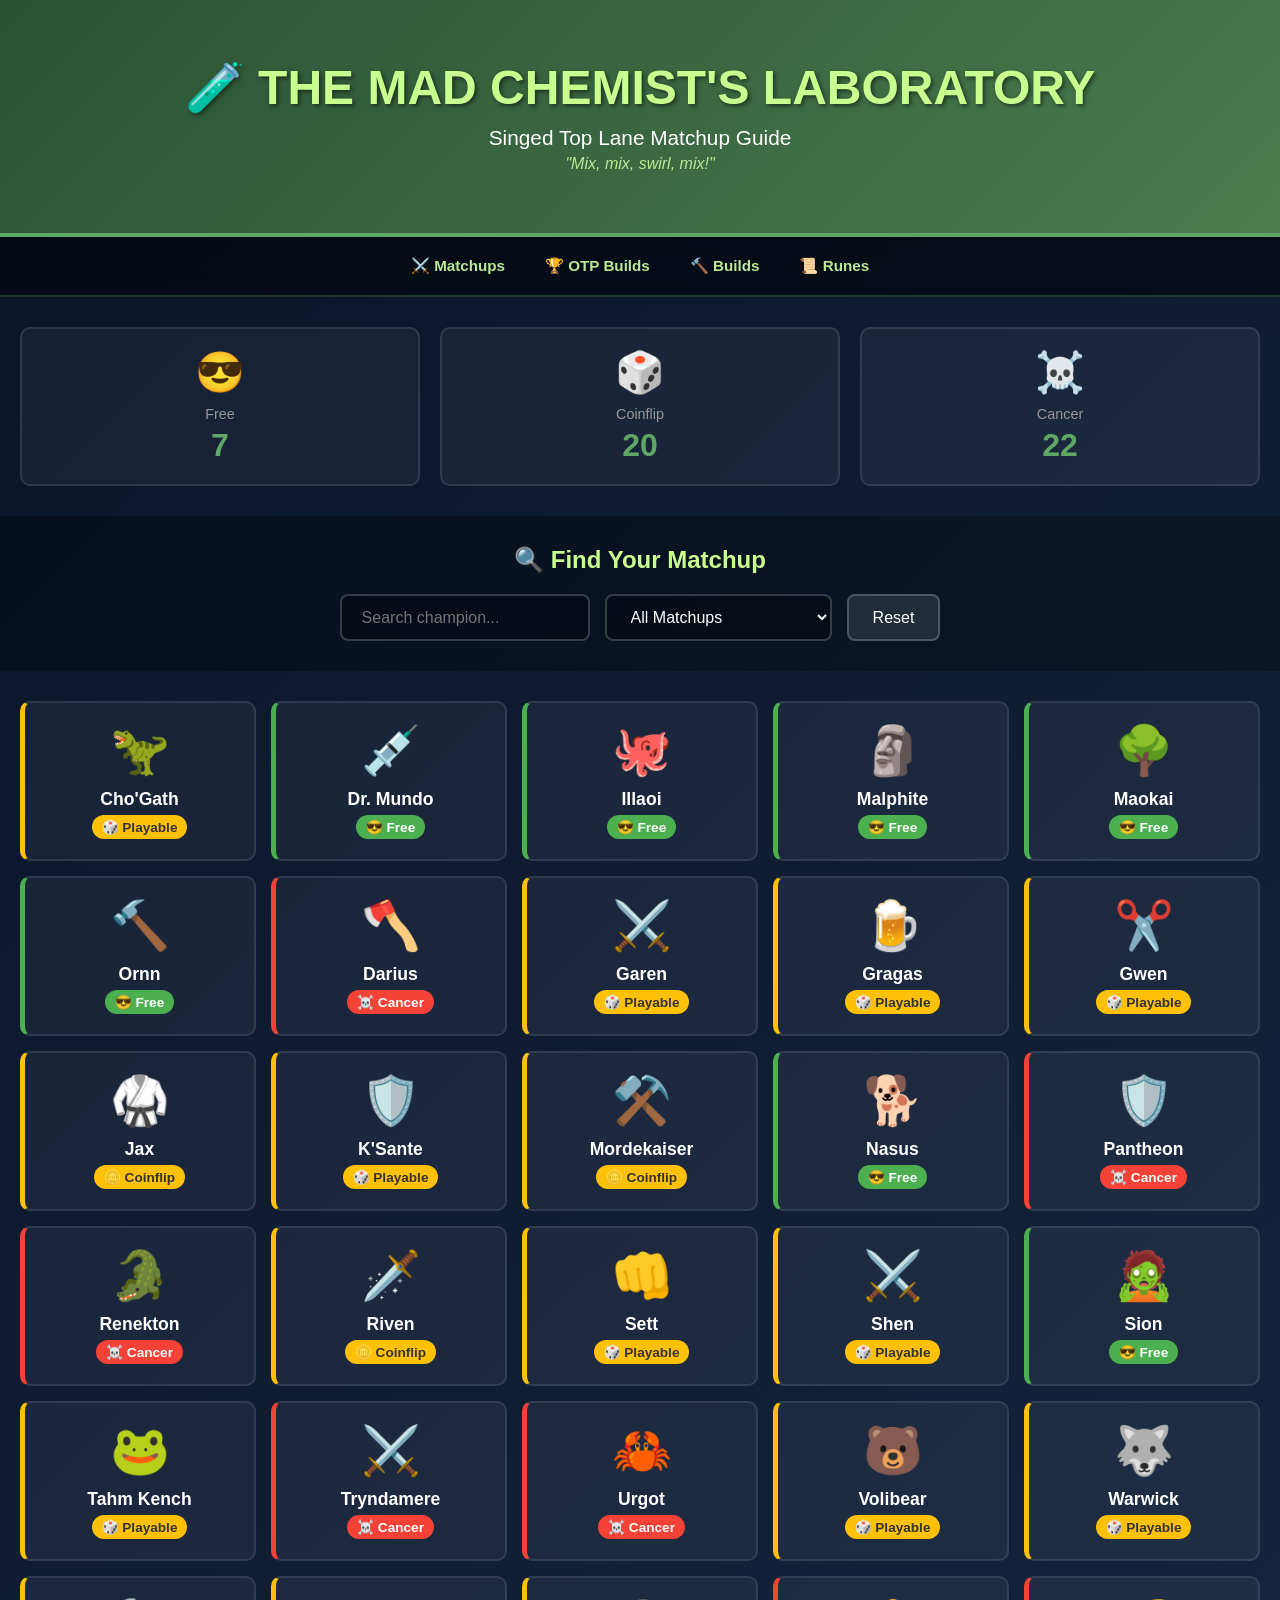
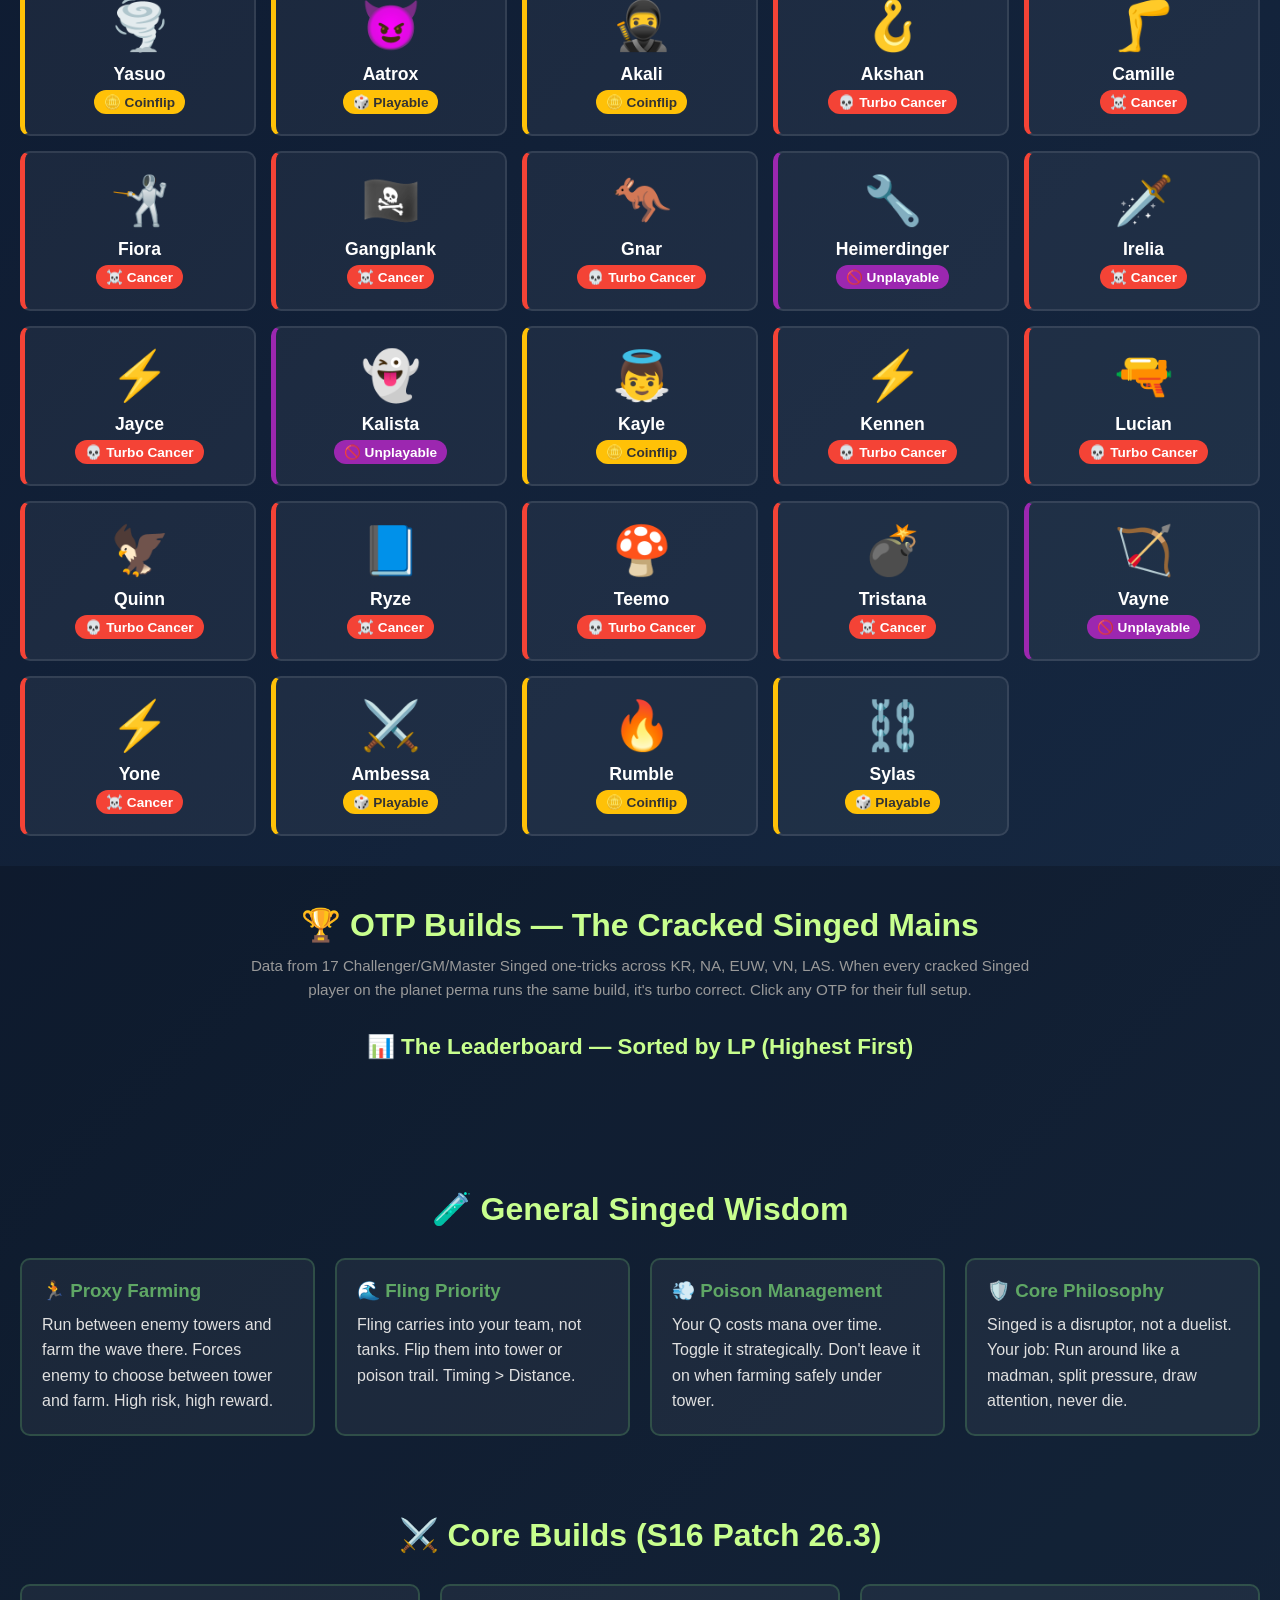
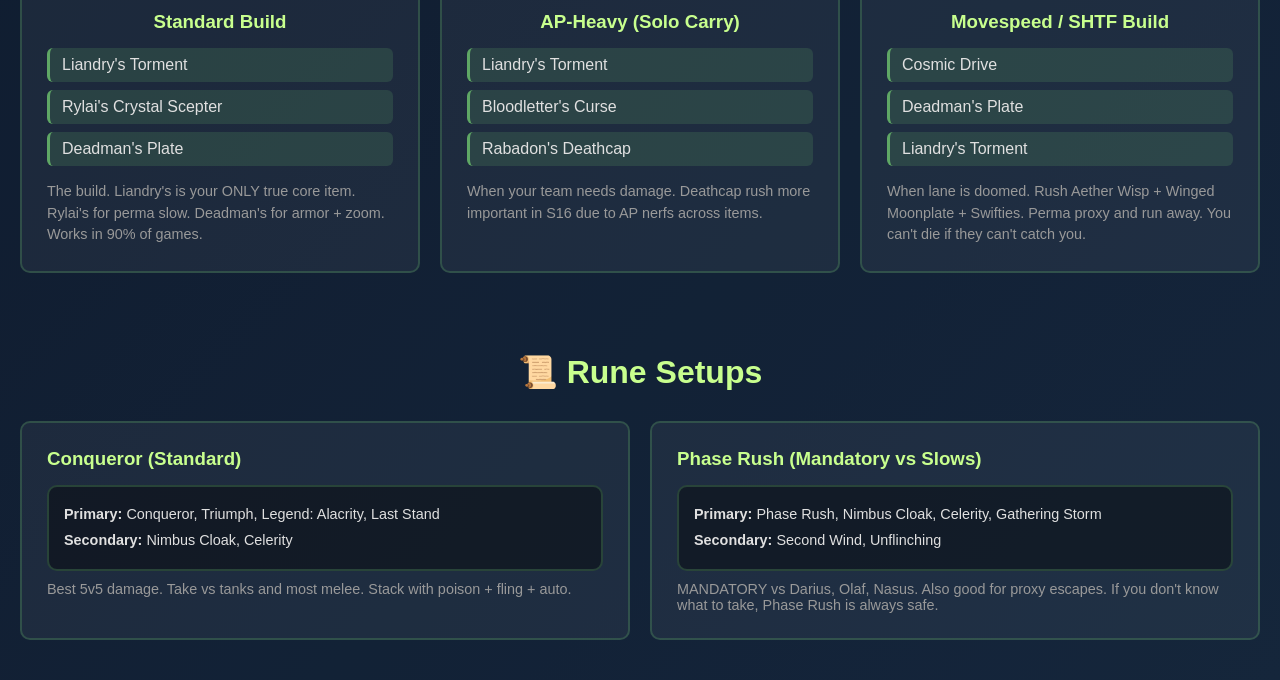
==== index.html @ 41b5516c "add OTP leaderboard, build consensus, spicy picks, nav links" ====
<!DOCTYPE html>
<html lang="en">
<head>
    <meta charset="UTF-8">
    <meta name="viewport" content="width=device-width, initial-scale=1.0">
    <title>Singed Top Lane Guide - Mix Mix Swirl Mix!</title>
    <link rel="stylesheet" href="style.css?v=5">
</head>
<body>
    <div class="container">
        <!-- Header -->
        <header class="hero">
            <div class="hero-content">
                <h1>🧪 THE MAD CHEMIST'S LABORATORY</h1>
                <p class="tagline">Singed Top Lane Matchup Guide</p>
                <p class="subtitle">"Mix, mix, swirl, mix!"</p>
            </div>
        </header>

        <!-- Navigation -->
        <nav class="site-nav">
            <a href="#matchups-section">⚔️ Matchups</a>
            <a href="#otp-builds">🏆 OTP Builds</a>
            <a href="#builds">🔨 Builds</a>
            <a href="#runes">📜 Runes</a>
        </nav>

        <!-- Quick Stats -->
        <section class="quick-stats">
            <div class="stat-card">
                <div class="stat-icon">😎</div>
                <div class="stat-label">Free</div>
                <div class="stat-value" id="freeCount">0</div>
            </div>
            <div class="stat-card">
                <div class="stat-icon">🎲</div>
                <div class="stat-label">Coinflip</div>
                <div class="stat-value" id="coinflipCount">0</div>
            </div>
            <div class="stat-card">
                <div class="stat-icon">☠️</div>
                <div class="stat-label">Cancer</div>
                <div class="stat-value" id="cancerCount">0</div>
            </div>
        </section>

        <!-- Filter Bar -->
        <section class="filter-bar">
            <h2>🔍 Find Your Matchup</h2>
            <div class="filters">
                <input type="text" id="searchInput" placeholder="Search champion...">
                <select id="difficultyFilter">
                    <option value="all">All Matchups</option>
                    <option value="free">Free / Turbo Free</option>
                    <option value="playable">Playable / Coinflip</option>
                    <option value="cancer">Cancer / Turbo Cancer</option>
                    <option value="unplayable">Unplayable (Dodge)</option>
                </select>
                <button onclick="resetFilters()" class="btn-secondary">Reset</button>
            </div>
        </section>

        <!-- Matchups Grid -->
        <section id="matchups-section" class="matchups">
            <div id="matchupGrid" class="matchup-grid">
                <!-- Populated by JS -->
            </div>
        </section>

        <!-- Modal (shared for matchups + OTP details) -->
        <div id="matchupModal" class="modal">
            <div class="modal-content">
                <span class="close" onclick="closeModal()">&times;</span>
                <div id="modalBody">
                    <!-- Populated by JS -->
                </div>
            </div>
        </div>

        <!-- OTP Builds Section -->
        <section id="otp-builds" class="otp-section">
            <h2>🏆 OTP Builds — The Cracked Singed Mains</h2>
            <p class="otp-intro">Data from 17 Challenger/GM/Master Singed one-tricks across KR, NA, EUW, VN, LAS. When every cracked Singed player on the planet perma runs the same build, it's turbo correct. Click any OTP for their full setup.</p>

            <!-- Build Consensus -->
            <div id="buildConsensus" class="consensus-container"></div>

            <!-- OTP Leaderboard Grid -->
            <h3 class="otp-grid-title">📊 The Leaderboard — Sorted by LP (Highest First)</h3>
            <div id="otpGrid" class="otp-grid"></div>

            <!-- Spicy Picks -->
            <div id="spicyPicks" class="spicy-container"></div>
        </section>

        <!-- General Tips -->
        <section class="general-tips">
            <h2>🧪 General Singed Wisdom</h2>
            <div class="tips-grid">
                <div class="tip-card">
                    <h3>🏃 Proxy Farming</h3>
                    <p>Run between enemy towers and farm the wave there. Forces enemy to choose between tower and farm. High risk, high reward.</p>
                </div>
                <div class="tip-card">
                    <h3>🌊 Fling Priority</h3>
                    <p>Fling carries into your team, not tanks. Flip them into tower or poison trail. Timing > Distance.</p>
                </div>
                <div class="tip-card">
                    <h3>💨 Poison Management</h3>
                    <p>Your Q costs mana over time. Toggle it strategically. Don't leave it on when farming safely under tower.</p>
                </div>
                <div class="tip-card">
                    <h3>🛡️ Core Philosophy</h3>
                    <p>Singed is a disruptor, not a duelist. Your job: Run around like a madman, split pressure, draw attention, never die.</p>
                </div>
            </div>
        </section>

        <!-- Build Guide -->
        <section id="builds" class="builds">
            <h2>⚔️ Core Builds (S16 Patch 26.3)</h2>
            <div class="build-grid">
                <div class="build-card">
                    <h3>Standard Build</h3>
                    <div class="items">
                        <span class="item">Liandry's Torment</span>
                        <span class="item">Rylai's Crystal Scepter</span>
                        <span class="item">Deadman's Plate</span>
                    </div>
                    <p class="build-desc">The build. Liandry's is your ONLY true core item. Rylai's for perma slow. Deadman's for armor + zoom. Works in 90% of games.</p>
                </div>
                <div class="build-card">
                    <h3>AP-Heavy (Solo Carry)</h3>
                    <div class="items">
                        <span class="item">Liandry's Torment</span>
                        <span class="item">Bloodletter's Curse</span>
                        <span class="item">Rabadon's Deathcap</span>
                    </div>
                    <p class="build-desc">When your team needs damage. Deathcap rush more important in S16 due to AP nerfs across items.</p>
                </div>
                <div class="build-card">
                    <h3>Movespeed / SHTF Build</h3>
                    <div class="items">
                        <span class="item">Cosmic Drive</span>
                        <span class="item">Deadman's Plate</span>
                        <span class="item">Liandry's Torment</span>
                    </div>
                    <p class="build-desc">When lane is doomed. Rush Aether Wisp + Winged Moonplate + Swifties. Perma proxy and run away. You can't die if they can't catch you.</p>
                </div>
            </div>
        </section>

        <!-- Runes -->
        <section id="runes" class="runes">
            <h2>📜 Rune Setups</h2>
            <div class="rune-grid">
                <div class="rune-card">
                    <h3>Conqueror (Standard)</h3>
                    <div class="rune-tree">
                        <strong>Primary:</strong> Conqueror, Triumph, Legend: Alacrity, Last Stand<br>
                        <strong>Secondary:</strong> Nimbus Cloak, Celerity
                    </div>
                    <p>Best 5v5 damage. Take vs tanks and most melee. Stack with poison + fling + auto.</p>
                </div>
                <div class="rune-card">
                    <h3>Phase Rush (Mandatory vs Slows)</h3>
                    <div class="rune-tree">
                        <strong>Primary:</strong> Phase Rush, Nimbus Cloak, Celerity, Gathering Storm<br>
                        <strong>Secondary:</strong> Second Wind, Unflinching
                    </div>
                    <p>MANDATORY vs Darius, Olaf, Nasus. Also good for proxy escapes. If you don't know what to take, Phase Rush is always safe.</p>
                </div>
            </div>
        </section>
    </div>

    <script src="matchups-complete.js?v=5"></script>
    <script src="otp-builds.js?v=5"></script>
    <script src="script.js?v=5"></script>
</body>
</html>
---- style.css ----
* {
    margin: 0;
    padding: 0;
    box-sizing: border-box;
}

body {
    font-family: 'Segoe UI', Tahoma, Geneva, Verdana, sans-serif;
    background: linear-gradient(135deg, #0a1428 0%, #1a2f4a 100%);
    color: #e0e0e0;
    min-height: 100vh;
}

.container {
    max-width: 1400px;
    margin: 0 auto;
}

/* Hero */
.hero {
    background: linear-gradient(135deg, #2a5233 0%, #4a7c4e 100%);
    padding: 60px 20px;
    text-align: center;
    border-bottom: 4px solid #5fa765;
}

.hero h1 {
    font-size: 3rem;
    color: #c8ff8e;
    text-shadow: 2px 2px 4px rgba(0,0,0,0.5);
    margin-bottom: 10px;
}

.tagline {
    font-size: 1.3rem;
    color: #ffffff;
    margin-bottom: 5px;
}

.subtitle {
    font-size: 1rem;
    color: #b8e994;
    font-style: italic;
}

/* Quick Stats */
.quick-stats {
    display: grid;
    grid-template-columns: repeat(auto-fit, minmax(200px, 1fr));
    gap: 20px;
    padding: 30px 20px;
}

.stat-card {
    background: rgba(255, 255, 255, 0.05);
    border: 2px solid rgba(255, 255, 255, 0.1);
    border-radius: 10px;
    padding: 20px;
    text-align: center;
    transition: all 0.3s;
}

.stat-card:hover {
    border-color: #5fa765;
    transform: translateY(-3px);
}

.stat-icon {
    font-size: 2.5rem;
    margin-bottom: 10px;
}

.stat-label {
    font-size: 0.9rem;
    color: #999;
    margin-bottom: 5px;
}

.stat-value {
    font-size: 2rem;
    font-weight: bold;
    color: #5fa765;
}

/* Filter Bar */
.filter-bar {
    padding: 30px 20px;
    background: rgba(0, 0, 0, 0.3);
}

.filter-bar h2 {
    text-align: center;
    margin-bottom: 20px;
    color: #c8ff8e;
}

.filters {
    display: flex;
    gap: 15px;
    justify-content: center;
    flex-wrap: wrap;
}

#searchInput, select {
    padding: 12px 20px;
    border: 2px solid rgba(255, 255, 255, 0.2);
    background: rgba(0, 0, 0, 0.3);
    color: white;
    border-radius: 8px;
    font-size: 1rem;
}

#searchInput {
    min-width: 250px;
}

#searchInput:focus, select:focus {
    outline: none;
    border-color: #5fa765;
}

.btn-secondary {
    padding: 12px 24px;
    background: rgba(255, 255, 255, 0.1);
    border: 2px solid rgba(255, 255, 255, 0.2);
    color: white;
    border-radius: 8px;
    cursor: pointer;
    font-size: 1rem;
    transition: all 0.3s;
}

.btn-secondary:hover {
    background: rgba(255, 255, 255, 0.2);
    border-color: #5fa765;
}

/* Matchups */
.matchups {
    padding: 30px 20px;
}

.matchup-grid {
    display: grid;
    grid-template-columns: repeat(auto-fill, minmax(200px, 1fr));
    gap: 15px;
}

.matchup-card {
    background: rgba(255, 255, 255, 0.05);
    border: 2px solid rgba(255, 255, 255, 0.1);
    border-radius: 10px;
    padding: 20px;
    text-align: center;
    cursor: pointer;
    transition: all 0.3s;
}

.matchup-card:hover {
    transform: translateY(-5px);
    box-shadow: 0 5px 20px rgba(95, 167, 101, 0.3);
}

.matchup-card.free {
    border-left: 5px solid #4CAF50;
}

.matchup-card.playable {
    border-left: 5px solid #FFC107;
}

.matchup-card.cancer {
    border-left: 5px solid #F44336;
}

.matchup-card.unplayable {
    border-left: 5px solid #9C27B0;
}

.matchup-icon {
    font-size: 3rem;
    margin-bottom: 10px;
}

.matchup-name {
    font-size: 1.1rem;
    font-weight: 600;
    margin-bottom: 5px;
    color: #ffffff;
}

.matchup-difficulty {
    font-size: 0.85rem;
    padding: 4px 10px;
    border-radius: 12px;
    display: inline-block;
    font-weight: 600;
}

.matchup-difficulty.free {
    background: #4CAF50;
    color: white;
}

.matchup-difficulty.playable {
    background: #FFC107;
    color: #333;
}

.matchup-difficulty.cancer {
    background: #F44336;
    color: white;
}

.matchup-difficulty.unplayable {
    background: #9C27B0;
    color: white;
}

/* Modal */
.modal {
    display: none;
    position: fixed;
    z-index: 1000;
    left: 0;
    top: 0;
    width: 100%;
    height: 100%;
    background: rgba(0, 0, 0, 0.8);
    overflow: auto;
}

.modal-content {
    background: linear-gradient(135deg, #1a2f4a 0%, #0a1428 100%);
    margin: 50px auto;
    padding: 30px;
    border: 2px solid #5fa765;
    border-radius: 15px;
    width: 90%;
    max-width: 800px;
    position: relative;
}

.close {
    color: #aaa;
    float: right;
    font-size: 28px;
    font-weight: bold;
    cursor: pointer;
}

.close:hover {
    color: #5fa765;
}

.modal-header {
    text-align: center;
    margin-bottom: 20px;
}

.modal-header h2 {
    color: #c8ff8e;
    margin-bottom: 10px;
}

.modal-section {
    margin-bottom: 25px;
}

.modal-section h3 {
    color: #5fa765;
    margin-bottom: 10px;
    font-size: 1.2rem;
}

.modal-section p, .modal-section ul {
    color: #e0e0e0;
    line-height: 1.8;
}

.modal-section ul {
    padding-left: 20px;
}

.modal-section li {
    margin-bottom: 8px;
}

/* General Tips */
.general-tips, .builds, .runes {
    padding: 40px 20px;
    background: rgba(0, 0, 0, 0.2);
}

.general-tips h2, .builds h2, .runes h2 {
    text-align: center;
    color: #c8ff8e;
    margin-bottom: 30px;
    font-size: 2rem;
}

.tips-grid {
    display: grid;
    grid-template-columns: repeat(auto-fit, minmax(250px, 1fr));
    gap: 20px;
}

.tip-card {
    background: rgba(255, 255, 255, 0.05);
    border: 2px solid rgba(95, 167, 101, 0.3);
    border-radius: 10px;
    padding: 20px;
}

.tip-card h3 {
    color: #5fa765;
    margin-bottom: 10px;
}

.tip-card p {
    color: #e0e0e0;
    line-height: 1.6;
}

/* Builds */
.build-grid {
    display: grid;
    grid-template-columns: repeat(auto-fit, minmax(300px, 1fr));
    gap: 20px;
}

.build-card {
    background: rgba(255, 255, 255, 0.05);
    border: 2px solid rgba(95, 167, 101, 0.3);
    border-radius: 10px;
    padding: 25px;
}

.build-card h3 {
    color: #c8ff8e;
    margin-bottom: 15px;
    text-align: center;
}

.items {
    display: flex;
    flex-direction: column;
    gap: 8px;
    margin-bottom: 15px;
}

.item {
    background: rgba(95, 167, 101, 0.2);
    padding: 8px 12px;
    border-radius: 6px;
    border-left: 3px solid #5fa765;
}

.build-desc {
    color: #999;
    font-size: 0.9rem;
    line-height: 1.5;
}

/* Runes */
.rune-grid {
    display: grid;
    grid-template-columns: repeat(auto-fit, minmax(350px, 1fr));
    gap: 20px;
}

.rune-card {
    background: rgba(255, 255, 255, 0.05);
    border: 2px solid rgba(95, 167, 101, 0.3);
    border-radius: 10px;
    padding: 25px;
}

.rune-card h3 {
    color: #c8ff8e;
    margin-bottom: 15px;
}

.rune-tree {
    background: rgba(0, 0, 0, 0.3);
    padding: 15px;
    border-radius: 8px;
    margin-bottom: 10px;
    font-size: 0.9rem;
    line-height: 1.8;
}

.rune-card p {
    color: #999;
    font-size: 0.9rem;
}

/* Rune Trees Display */
.rune-trees {
    display: grid;
    grid-template-columns: repeat(auto-fit, minmax(200px, 1fr));
    gap: 20px;
    margin: 20px 0;
}

.rune-tree,
.stat-shards {
    background: rgba(0, 0, 0, 0.4);
    border: 2px solid rgba(95, 167, 101, 0.3);
    border-radius: 10px;
    padding: 15px;
}

.tree-name {
    color: #c8ff8e;
    font-size: 1.1rem;
    margin-bottom: 12px;
    text-align: center;
    border-bottom: 2px solid rgba(95, 167, 101, 0.3);
    padding-bottom: 8px;
}

.rune-row {
    display: flex;
    align-items: center;
    padding: 8px 10px;
    margin: 5px 0;
    background: rgba(255, 255, 255, 0.05);
    border-radius: 6px;
    transition: all 0.2s ease;
}

.rune-row:hover {
    background: rgba(95, 167, 101, 0.2);
    transform: translateX(5px);
}

.rune-row.keystone {
    background: linear-gradient(135deg, rgba(200, 255, 142, 0.15), rgba(95, 167, 101, 0.15));
    border-left: 3px solid #c8ff8e;
    font-weight: bold;
}

.rune-row.shard {
    background: rgba(184, 233, 148, 0.1);
}

.rune-icon {
    font-size: 1.2rem;
    margin-right: 10px;
    color: #5fa765;
}

.rune-row.keystone .rune-icon {
    color: #c8ff8e;
    font-size: 1.4rem;
}

.rune-name {
    color: #e0e0e0;
    font-size: 0.95rem;
}

.rune-row.keystone .rune-name {
    color: #c8ff8e;
    font-size: 1.05rem;
}

.rune-notes {
    margin-top: 15px;
    padding: 12px;
    background: rgba(200, 255, 142, 0.1);
    border-left: 3px solid #c8ff8e;
    border-radius: 5px;
    color: #b8e994;
    font-size: 0.9rem;
    font-style: italic;
}

/* ============ NAVIGATION ============ */
.site-nav {
    display: flex;
    justify-content: center;
    gap: 8px;
    padding: 12px 20px;
    background: rgba(0, 0, 0, 0.5);
    border-bottom: 2px solid rgba(95, 167, 101, 0.3);
    position: sticky;
    top: 0;
    z-index: 100;
    backdrop-filter: blur(12px);
    -webkit-backdrop-filter: blur(12px);
    flex-wrap: wrap;
}

.site-nav a {
    color: #b8e994;
    text-decoration: none;
    font-weight: 600;
    padding: 8px 16px;
    border-radius: 6px;
    transition: all 0.3s;
    font-size: 0.95rem;
}

.site-nav a:hover {
    color: #c8ff8e;
    background: rgba(95, 167, 101, 0.2);
}

/* ============ OTP BUILDS SECTION ============ */
.otp-section {
    padding: 40px 20px;
    background: rgba(0, 0, 0, 0.2);
}

.otp-section h2 {
    text-align: center;
    color: #c8ff8e;
    margin-bottom: 10px;
    font-size: 2rem;
}

.otp-intro {
    text-align: center;
    color: #999;
    max-width: 800px;
    margin: 0 auto 30px;
    line-height: 1.6;
    font-size: 0.95rem;
}

.otp-grid-title {
    color: #c8ff8e;
    text-align: center;
    margin: 30px 0 20px;
    font-size: 1.4rem;
}

/* --- Consensus Card --- */
.consensus-container {
    max-width: 900px;
    margin: 0 auto 30px;
}

.consensus-card {
    background: linear-gradient(135deg, rgba(95, 167, 101, 0.12), rgba(200, 255, 142, 0.04));
    border: 2px solid #5fa765;
    border-radius: 15px;
    padding: 30px;
}

.consensus-card h3 {
    color: #c8ff8e;
    text-align: center;
    font-size: 1.5rem;
    margin-bottom: 20px;
}

.consensus-grid {
    display: grid;
    grid-template-columns: repeat(auto-fit, minmax(200px, 1fr));
    gap: 15px;
}

.consensus-item {
    background: rgba(0, 0, 0, 0.3);
    padding: 15px;
    border-radius: 8px;
    border-left: 3px solid #5fa765;
}

.consensus-item .label {
    color: #5fa765;
    font-weight: 600;
    font-size: 0.8rem;
    text-transform: uppercase;
    margin-bottom: 5px;
}

.consensus-item .value {
    color: #e0e0e0;
    font-size: 0.95rem;
    font-weight: 600;
}

/* --- OTP Grid --- */
.otp-grid {
    display: grid;
    grid-template-columns: repeat(auto-fill, minmax(240px, 1fr));
    gap: 15px;
    max-width: 1200px;
    margin: 0 auto;
}

.otp-card {
    background: rgba(255, 255, 255, 0.05);
    border: 2px solid rgba(255, 255, 255, 0.1);
    border-radius: 12px;
    padding: 20px 20px 16px;
    cursor: pointer;
    transition: all 0.3s;
    position: relative;
}

.otp-card:hover {
    transform: translateY(-5px);
    box-shadow: 0 5px 20px rgba(95, 167, 101, 0.3);
    border-color: #5fa765;
}

.otp-card.challenger {
    border-color: rgba(231, 76, 60, 0.5);
    background: linear-gradient(135deg, rgba(231, 76, 60, 0.08), rgba(255, 255, 255, 0.03));
}

.otp-card.challenger:hover {
    box-shadow: 0 5px 20px rgba(231, 76, 60, 0.3);
    border-color: #e74c3c;
}

.otp-card.grandmaster {
    border-color: rgba(155, 89, 182, 0.5);
    background: linear-gradient(135deg, rgba(155, 89, 182, 0.08), rgba(255, 255, 255, 0.03));
}

.otp-card.grandmaster:hover {
    box-shadow: 0 5px 20px rgba(155, 89, 182, 0.3);
    border-color: #9b59b6;
}

.otp-rank-num {
    position: absolute;
    top: 10px;
    left: 10px;
    background: rgba(95, 167, 101, 0.3);
    color: #c8ff8e;
    width: 28px;
    height: 28px;
    border-radius: 50%;
    display: flex;
    align-items: center;
    justify-content: center;
    font-weight: bold;
    font-size: 0.8rem;
}

.otp-card.challenger .otp-rank-num {
    background: rgba(231, 76, 60, 0.4);
}

.otp-card.grandmaster .otp-rank-num {
    background: rgba(155, 89, 182, 0.4);
}

.server-badge {
    display: inline-block;
    padding: 3px 8px;
    border-radius: 4px;
    font-size: 0.75rem;
    font-weight: 700;
    margin-bottom: 8px;
    margin-left: 24px;
}

.server-KR { background: #e74c3c; color: white; }
.server-NA { background: #3498db; color: white; }
.server-EUW { background: #2ecc71; color: white; }
.server-LAS { background: #e67e22; color: white; }
.server-VN { background: #f1c40f; color: #333; }

.otp-name {
    font-size: 1.1rem;
    font-weight: 700;
    color: #ffffff;
    margin-bottom: 4px;
    white-space: nowrap;
    overflow: hidden;
    text-overflow: ellipsis;
}

.otp-rank {
    font-size: 0.85rem;
    color: #5fa765;
    margin-bottom: 8px;
}

.otp-card.challenger .otp-rank { color: #e74c3c; }
.otp-card.grandmaster .otp-rank { color: #9b59b6; }

.otp-stats {
    display: flex;
    gap: 12px;
    font-size: 0.85rem;
    color: #999;
    margin-bottom: 8px;
}

.otp-stats .wr {
    color: #4CAF50;
    font-weight: 600;
}

.playstyle-tag {
    display: inline-block;
    padding: 3px 10px;
    background: rgba(200, 255, 142, 0.1);
    border: 1px solid rgba(200, 255, 142, 0.3);
    border-radius: 12px;
    font-size: 0.75rem;
    color: #c8ff8e;
}

/* --- Spicy Picks --- */
.spicy-container {
    max-width: 900px;
    margin: 30px auto 0;
}

.spicy-card {
    background: linear-gradient(135deg, rgba(231, 76, 60, 0.08), rgba(243, 156, 18, 0.04));
    border: 2px solid rgba(231, 76, 60, 0.4);
    border-radius: 15px;
    padding: 30px;
}

.spicy-card h3 {
    color: #e74c3c;
    text-align: center;
    font-size: 1.5rem;
    margin-bottom: 20px;
}

.spicy-grid {
    display: grid;
    grid-template-columns: repeat(auto-fit, minmax(250px, 1fr));
    gap: 15px;
}

.spicy-item {
    background: rgba(0, 0, 0, 0.3);
    padding: 15px;
    border-radius: 8px;
    border-left: 3px solid #e74c3c;
}

.spicy-item h4 {
    color: #e74c3c;
    margin-bottom: 8px;
    font-size: 0.95rem;
}

.spicy-item p {
    color: #e0e0e0;
    font-size: 0.88rem;
    line-height: 1.5;
}

.spicy-when {
    color: #f39c12;
    font-size: 0.8rem;
    margin-top: 8px;
    font-style: italic;
}

/* --- OTP Modal Extras --- */
.otp-opgg-link {
    display: inline-block;
    padding: 10px 24px;
    background: rgba(95, 167, 101, 0.2);
    border: 2px solid #5fa765;
    color: #c8ff8e;
    text-decoration: none;
    border-radius: 8px;
    font-weight: 600;
    transition: all 0.3s;
}

.otp-opgg-link:hover {
    background: rgba(95, 167, 101, 0.4);
    transform: translateY(-2px);
}

/* --- Additional OTP classes --- */
.section-subtitle {
    text-align: center;
    color: #999;
    margin-bottom: 30px;
    font-size: 0.95rem;
}

.consensus-label {
    display: block;
    color: #5fa765;
    font-weight: 600;
    font-size: 0.8rem;
    text-transform: uppercase;
    margin-bottom: 5px;
}

.consensus-value {
    color: #e0e0e0;
    font-size: 0.9rem;
}

.otp-rank-badge {
    position: absolute;
    top: 10px;
    right: 10px;
    background: rgba(95, 167, 101, 0.3);
    color: #c8ff8e;
    padding: 3px 10px;
    border-radius: 12px;
    font-weight: bold;
    font-size: 0.8rem;
}

.otp-card.challenger .otp-rank-badge {
    background: rgba(231, 76, 60, 0.4);
}

.otp-card.grandmaster .otp-rank-badge {
    background: rgba(155, 89, 182, 0.4);
}

.otp-server {
    font-size: 0.85rem;
    color: #b8e994;
    margin-bottom: 8px;
}

.otp-wr {
    color: #4CAF50;
    font-weight: 600;
}

.otp-games {
    color: #999;
}

.otp-rank-text {
    font-size: 0.85rem;
    color: #5fa765;
    margin-bottom: 6px;
}

.otp-card.challenger .otp-rank-text { color: #e74c3c; }
.otp-card.grandmaster .otp-rank-text { color: #9b59b6; }

.otp-playstyle {
    display: inline-block;
    padding: 3px 10px;
    background: rgba(200, 255, 142, 0.1);
    border: 1px solid rgba(200, 255, 142, 0.3);
    border-radius: 12px;
    font-size: 0.75rem;
    color: #c8ff8e;
}

.otp-tier-badge {
    display: inline-block;
    padding: 6px 16px;
    border-radius: 12px;
    font-size: 0.9rem;
    font-weight: 600;
}

.otp-tier-badge.challenger {
    background: rgba(231, 76, 60, 0.2);
    border: 1px solid #e74c3c;
    color: #e74c3c;
}

.otp-tier-badge.grandmaster {
    background: rgba(155, 89, 182, 0.2);
    border: 1px solid #9b59b6;
    color: #9b59b6;
}

.otp-tier-badge.master {
    background: rgba(95, 167, 101, 0.2);
    border: 1px solid #5fa765;
    color: #5fa765;
}

.opgg-link {
    display: inline-block;
    padding: 8px 20px;
    background: rgba(95, 167, 101, 0.2);
    border: 2px solid #5fa765;
    color: #c8ff8e;
    text-decoration: none;
    border-radius: 8px;
    font-weight: 600;
    transition: all 0.3s;
}

.opgg-link:hover {
    background: rgba(95, 167, 101, 0.4);
}

.alt-note {
    color: #999;
    font-size: 0.9rem;
    font-style: italic;
}

.spicy-section {
    max-width: 1200px;
    margin: 30px auto;
}

.spicy-section h3 {
    color: #e74c3c;
    text-align: center;
    font-size: 1.5rem;
    margin-bottom: 20px;
}

.spicy-grid {
    display: grid;
    grid-template-columns: repeat(auto-fit, minmax(250px, 1fr));
    gap: 15px;
}

.spicy-card {
    background: rgba(0, 0, 0, 0.3);
    padding: 15px;
    border-radius: 8px;
    border-left: 3px solid #e74c3c;
}

.spicy-header {
    color: #e74c3c;
    margin-bottom: 8px;
}

.spicy-card p {
    color: #e0e0e0;
    font-size: 0.88rem;
    line-height: 1.5;
}

.spicy-when {
    color: #f39c12;
    font-size: 0.82rem;
    margin-top: 8px;
}

.consensus-card {
    max-width: 1200px;
    margin: 0 auto 20px;
    background: linear-gradient(135deg, rgba(95, 167, 101, 0.12), rgba(200, 255, 142, 0.04));
    border: 2px solid #5fa765;
    border-radius: 15px;
    padding: 30px;
}

.consensus-card h3 {
    color: #c8ff8e;
    text-align: center;
    font-size: 1.5rem;
    margin-bottom: 20px;
}

.consensus-grid {
    display: grid;
    grid-template-columns: repeat(auto-fit, minmax(200px, 1fr));
    gap: 15px;
}

.consensus-item {
    background: rgba(0, 0, 0, 0.3);
    padding: 12px;
    border-radius: 8px;
    border-left: 3px solid #5fa765;
}

/* Mobile */
@media (max-width: 768px) {
    .hero h1 {
        font-size: 2rem;
    }
    
    .filters {
        flex-direction: column;
    }
    
    #searchInput {
        width: 100%;
    }
    
    .matchup-grid {
        grid-template-columns: repeat(auto-fill, minmax(150px, 1fr));
    }
    
    .rune-trees {
        grid-template-columns: 1fr;
    }

    .site-nav {
        gap: 4px;
        padding: 10px 12px;
    }

    .site-nav a {
        padding: 6px 10px;
        font-size: 0.85rem;
    }

    .otp-grid {
        grid-template-columns: repeat(auto-fill, minmax(160px, 1fr));
        gap: 10px;
    }

    .otp-name {
        font-size: 0.95rem;
    }

    .consensus-grid {
        grid-template-columns: 1fr 1fr;
    }

    .spicy-grid {
        grid-template-columns: 1fr;
    }
}
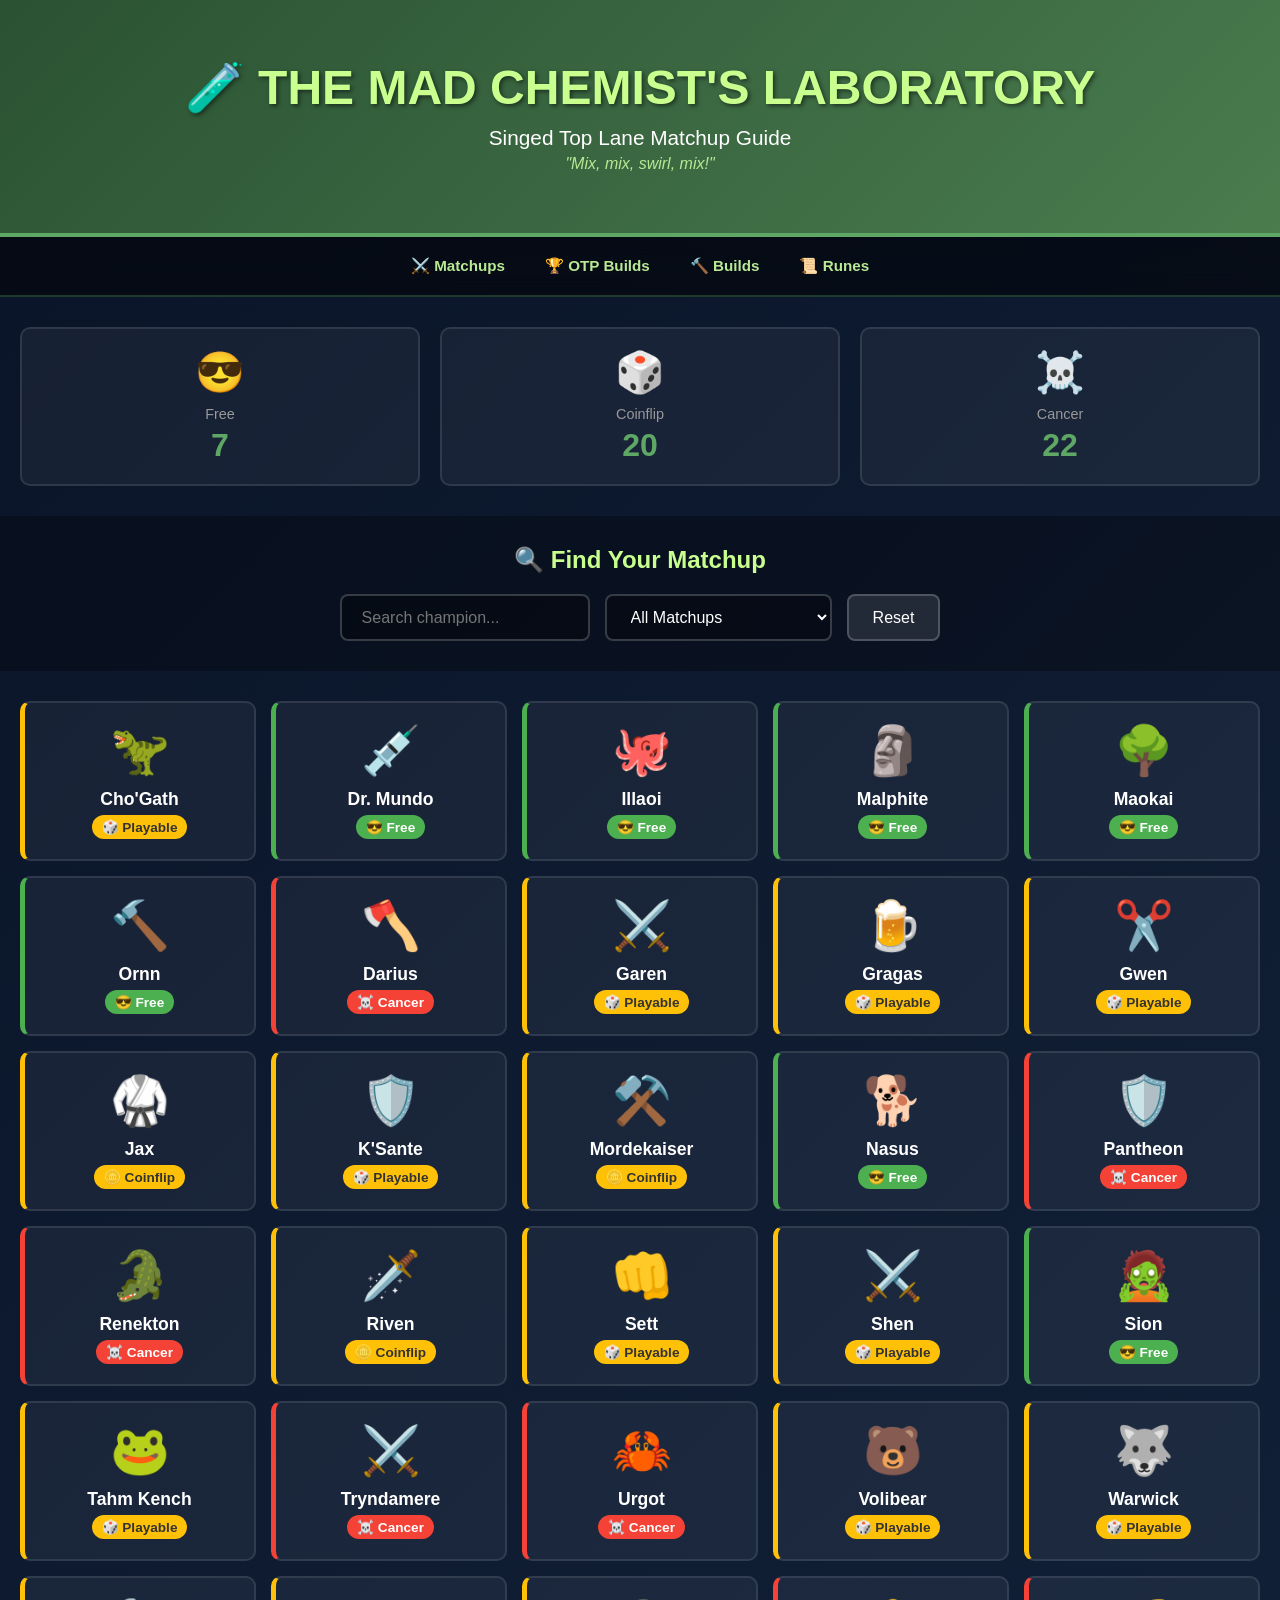
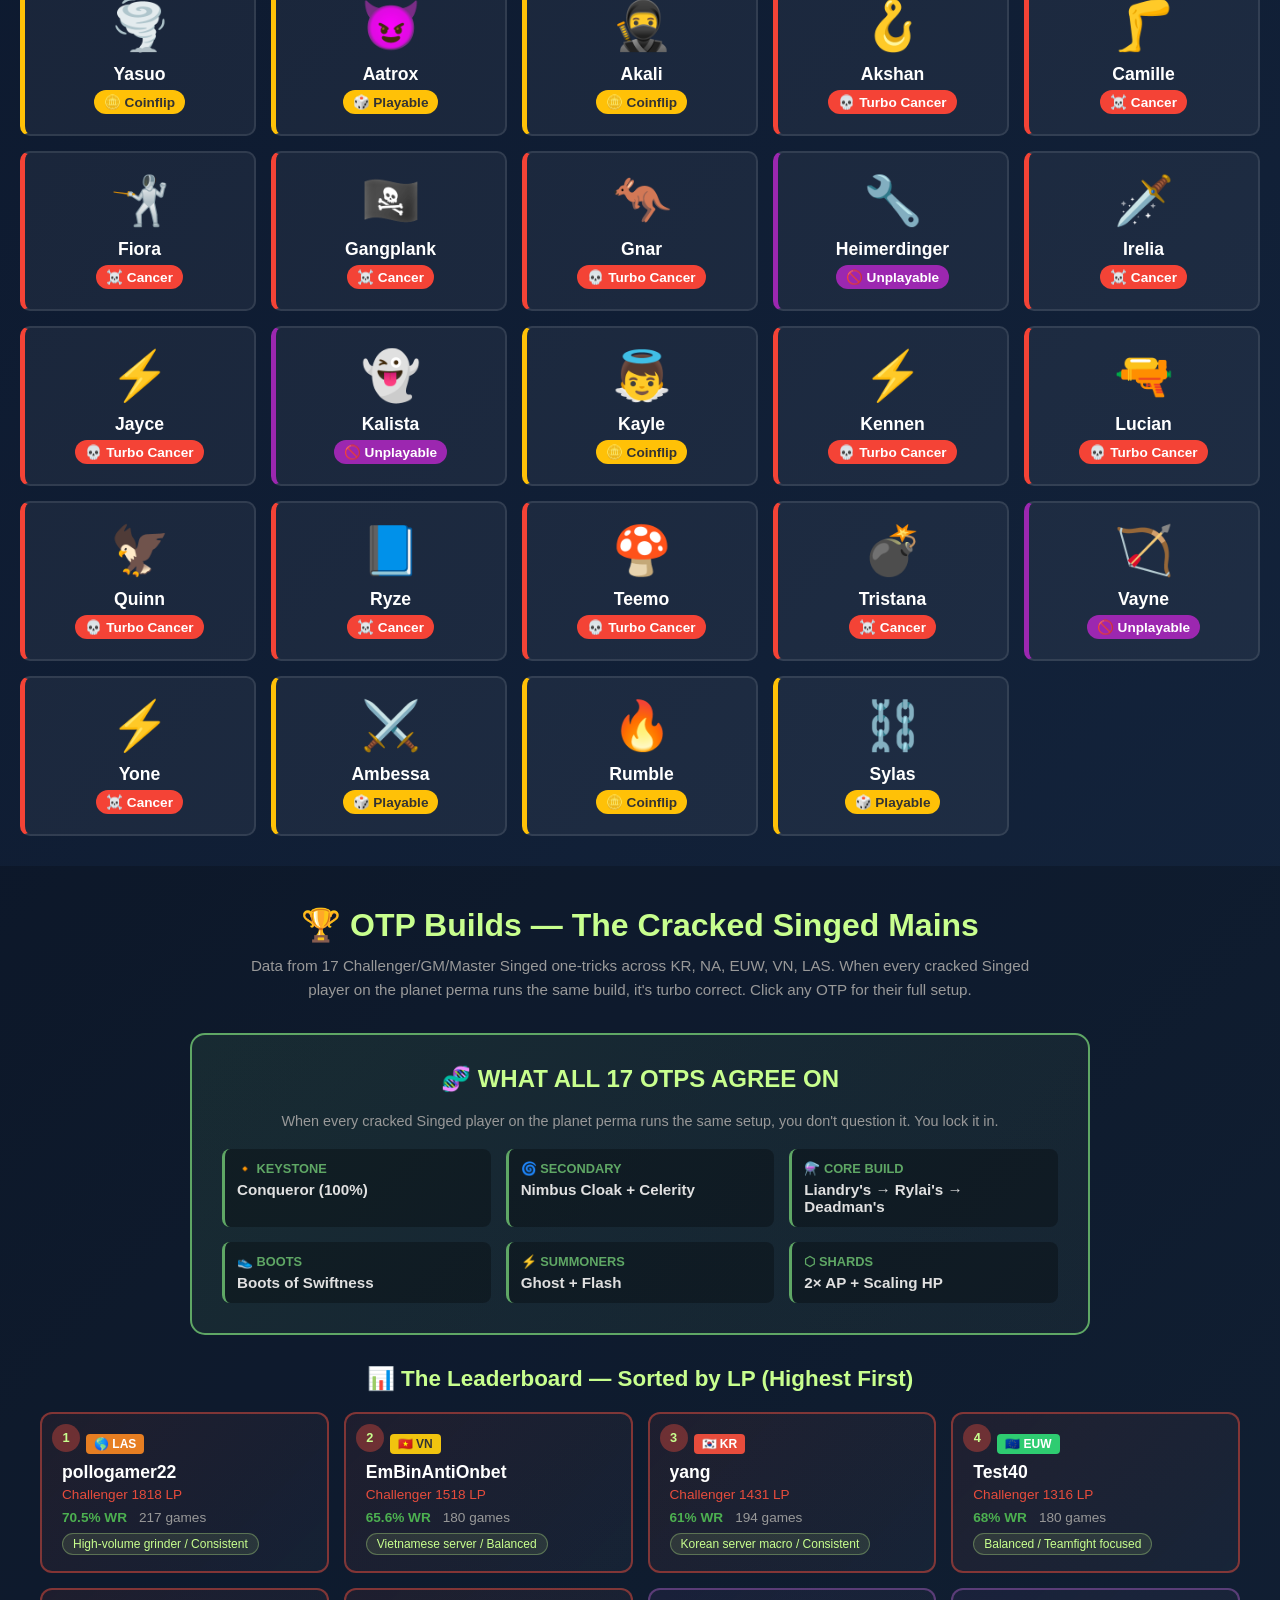
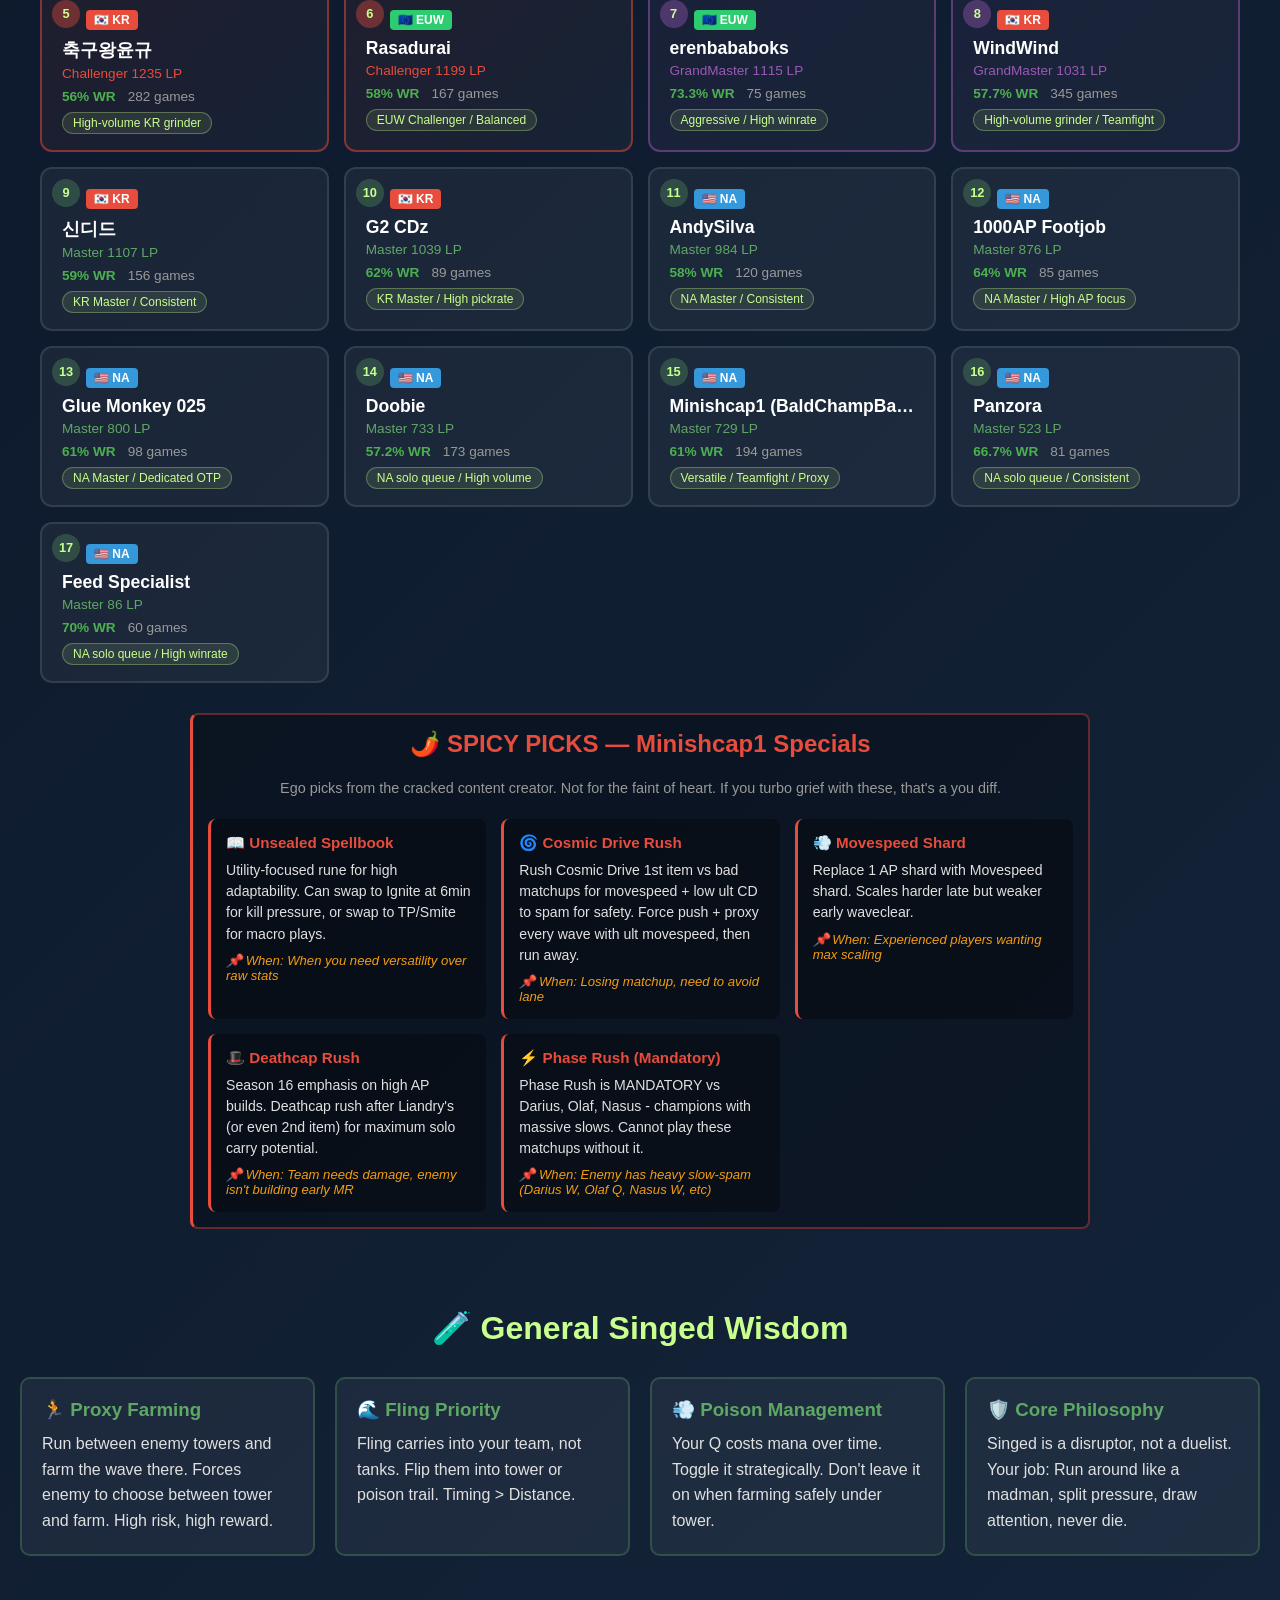
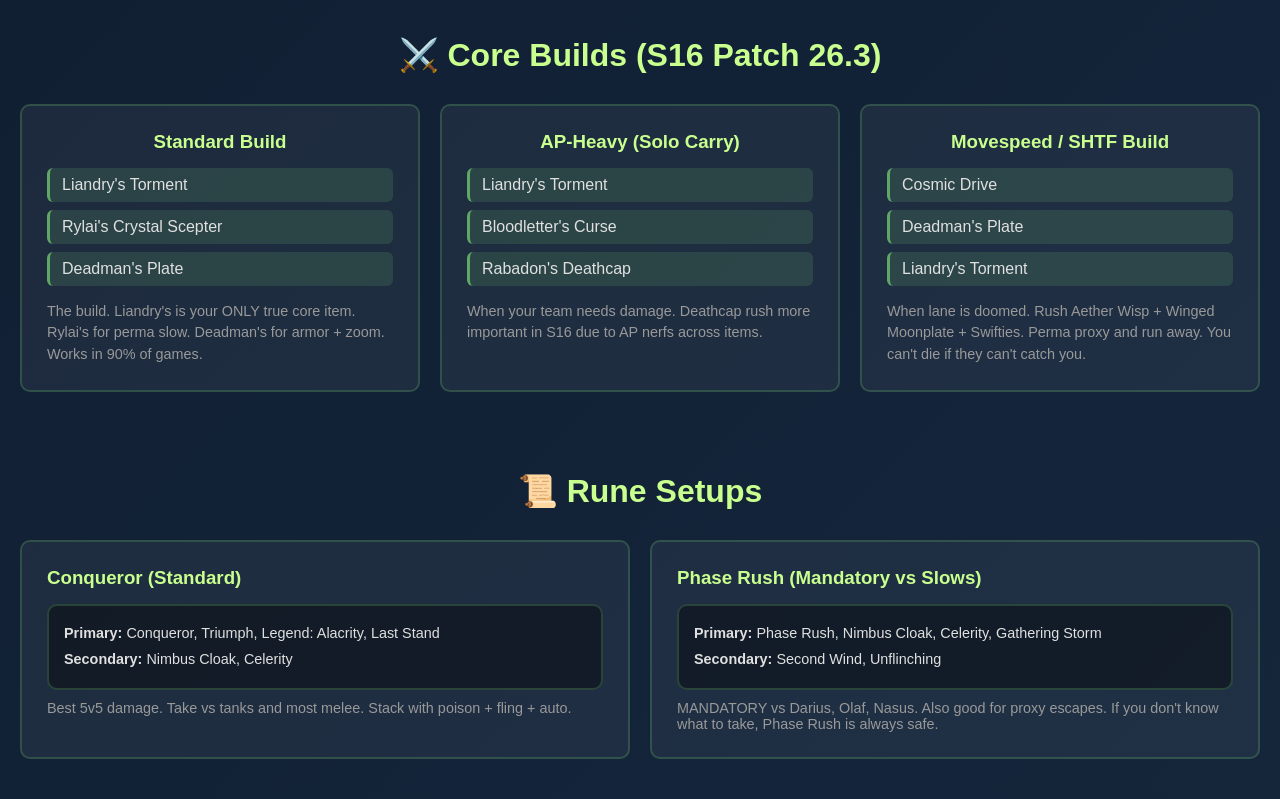
==== commit f5ec6473: "bump cache to v6, remove debug page" ====
--- a/index.html
+++ b/index.html
@@ -4,7 +4,7 @@
     <meta charset="UTF-8">
     <meta name="viewport" content="width=device-width, initial-scale=1.0">
     <title>Singed Top Lane Guide - Mix Mix Swirl Mix!</title>
-    <link rel="stylesheet" href="style.css?v=5">
+    <link rel="stylesheet" href="style.css?v=6">
 </head>
 <body>
     <div class="container">
@@ -174,8 +174,8 @@
         </section>
     </div>
 
-    <script src="matchups-complete.js?v=5"></script>
-    <script src="otp-builds.js?v=5"></script>
-    <script src="script.js?v=5"></script>
+    <script src="matchups-complete.js?v=6"></script>
+    <script src="otp-builds.js?v=6"></script>
+    <script src="script.js?v=6"></script>
 </body>
 </html>
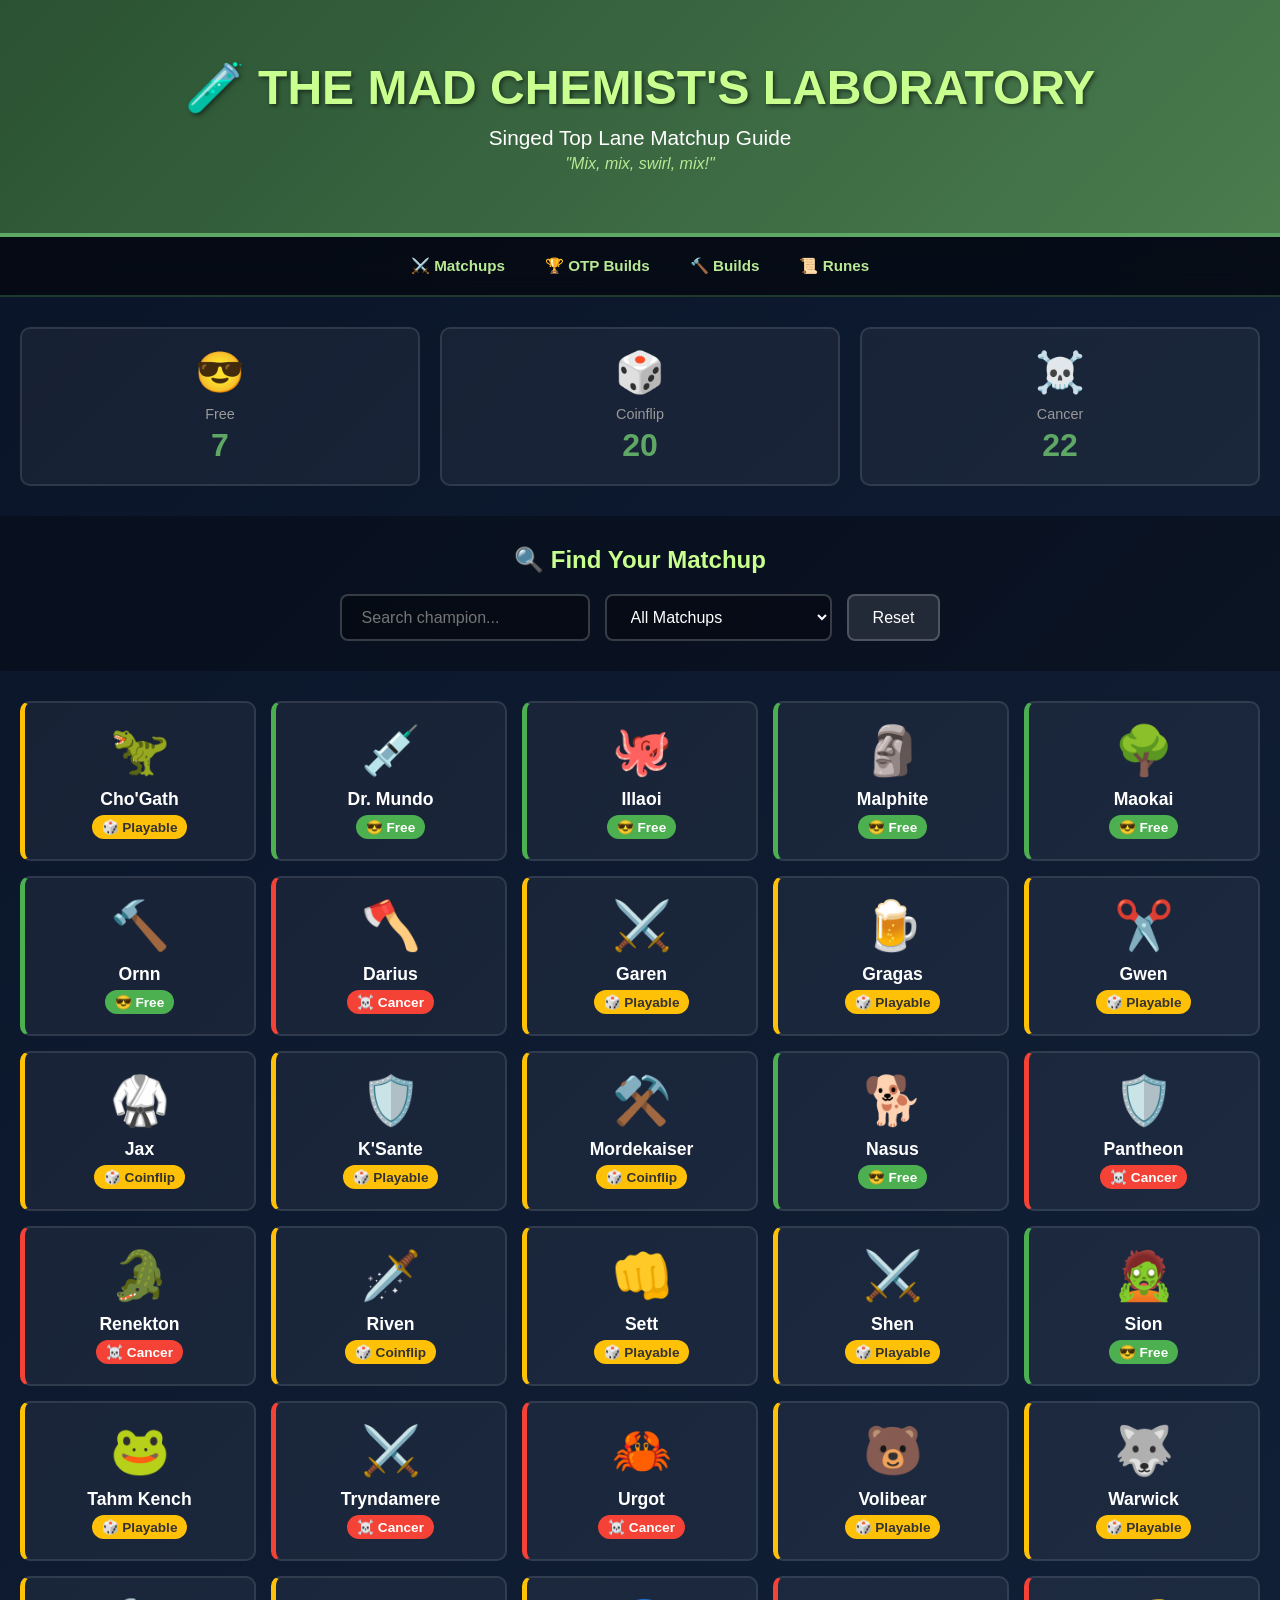
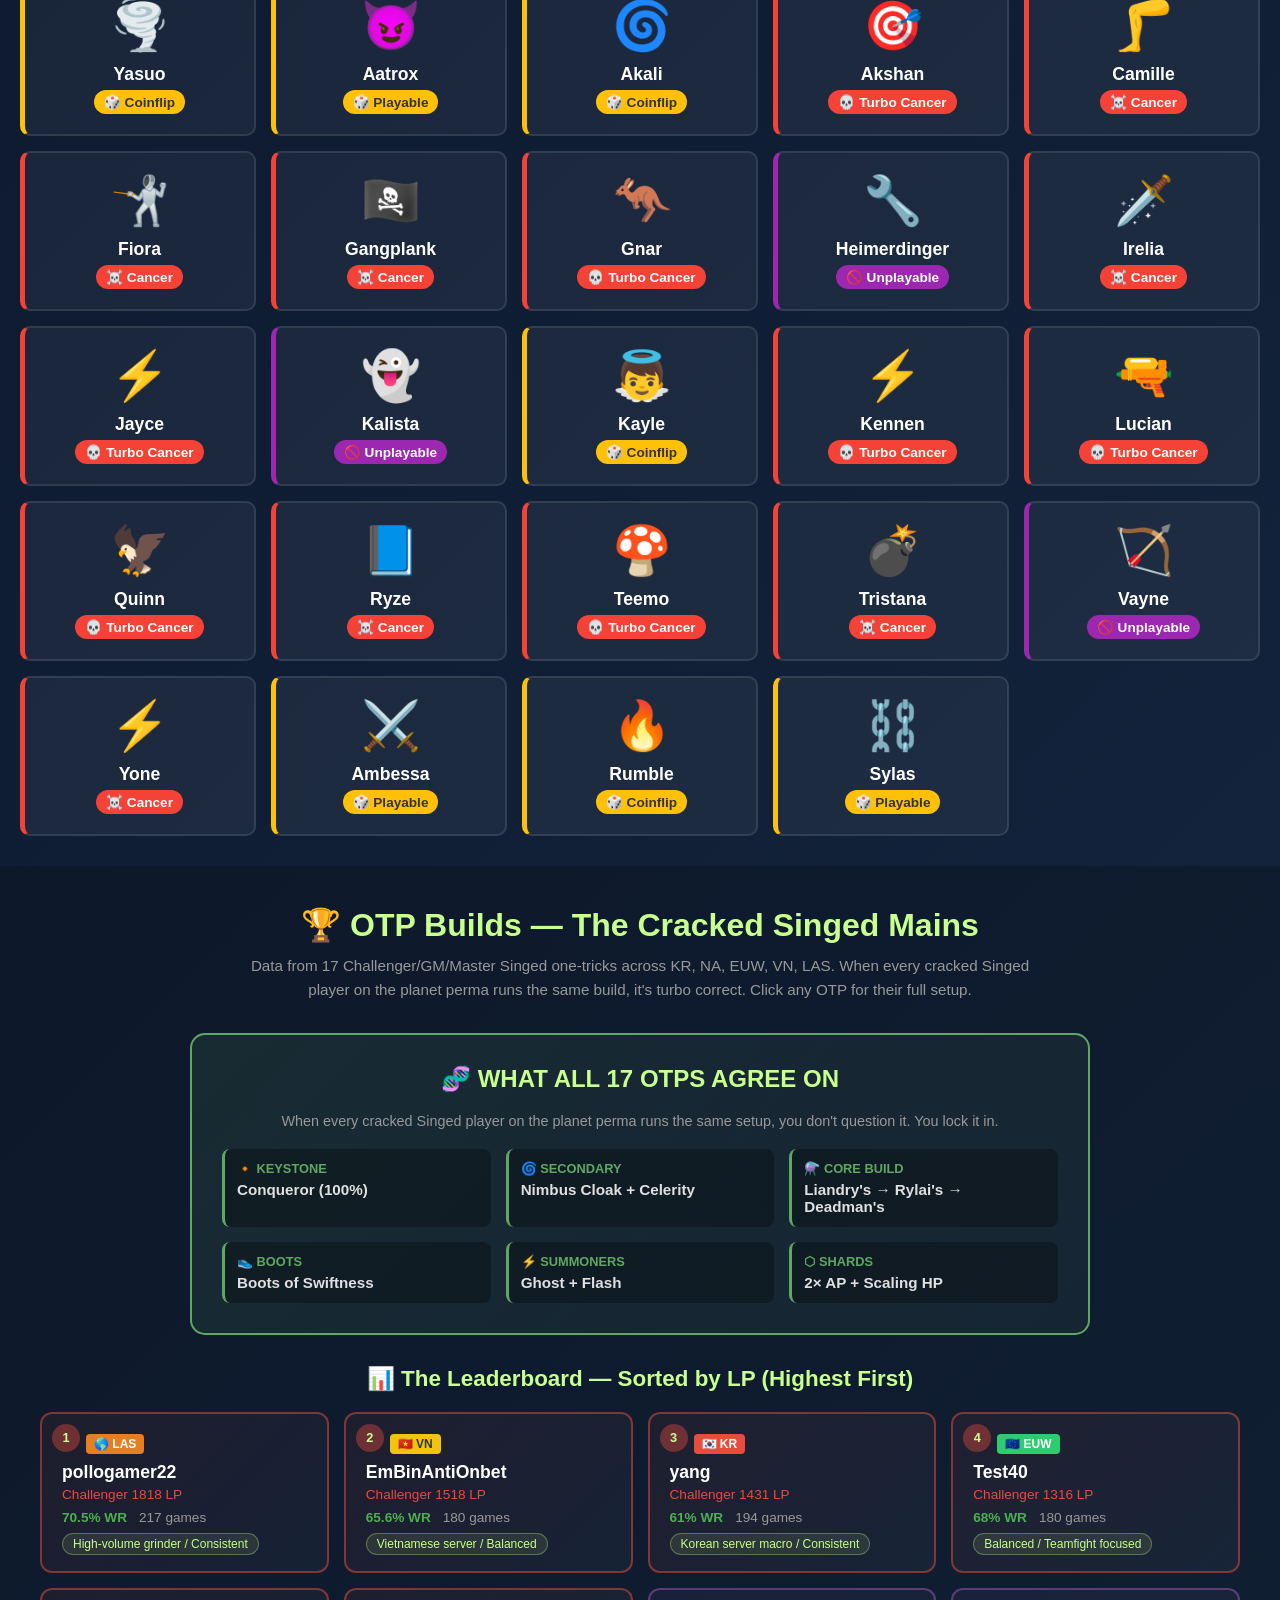
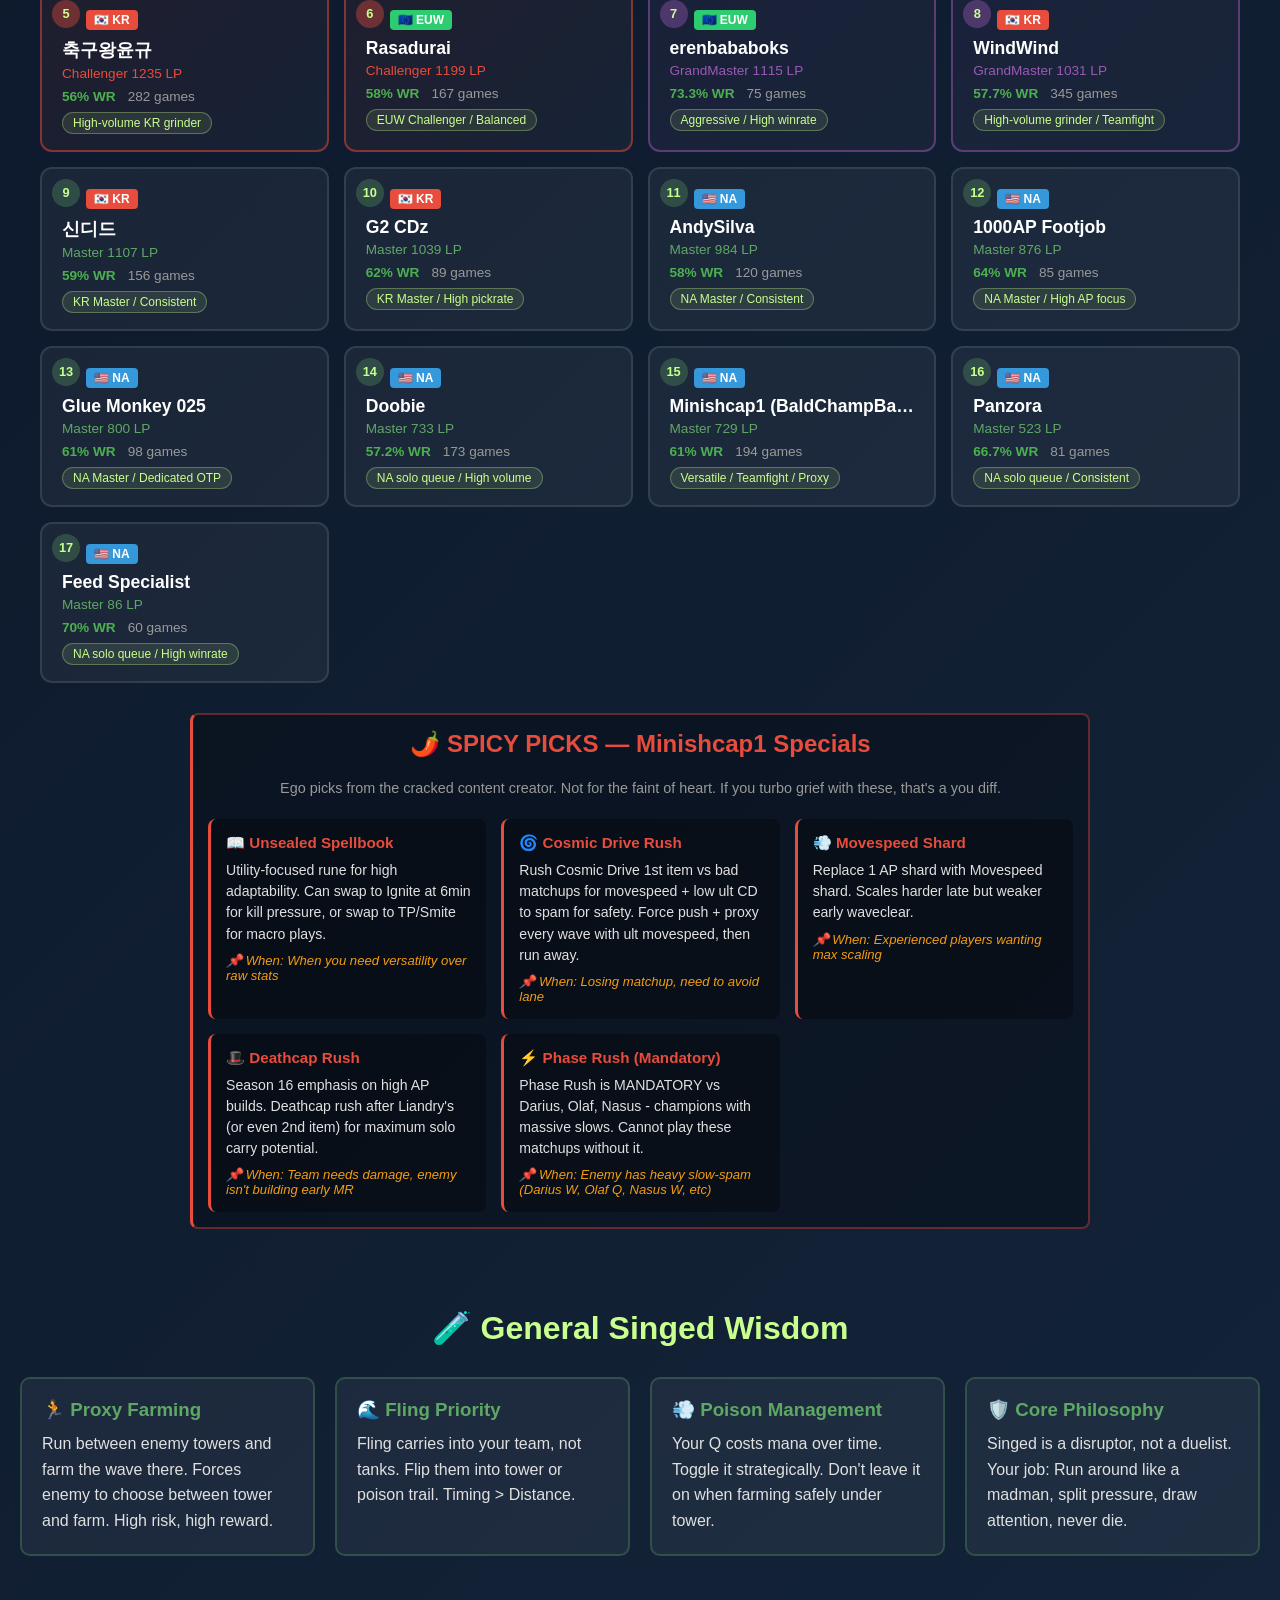
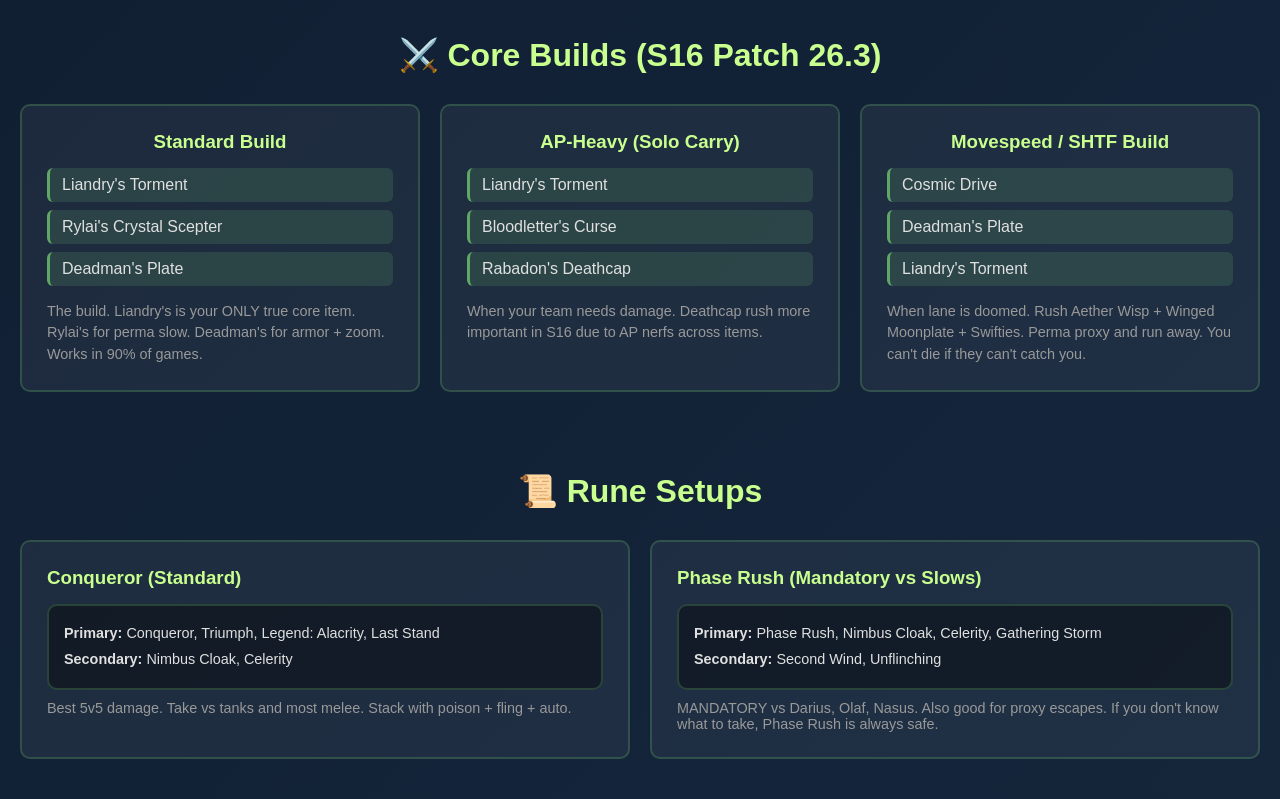
==== commit b84d5a63: "fix broken emoji: Akali->🌀, Akshan->🎯, Coinflip->🎲" ====
--- a/index.html
+++ b/index.html
@@ -4,7 +4,7 @@
     <meta charset="UTF-8">
     <meta name="viewport" content="width=device-width, initial-scale=1.0">
     <title>Singed Top Lane Guide - Mix Mix Swirl Mix!</title>
-    <link rel="stylesheet" href="style.css?v=6">
+    <link rel="stylesheet" href="style.css?v=9">
 </head>
 <body>
     <div class="container">
@@ -174,8 +174,8 @@
         </section>
     </div>
 
-    <script src="matchups-complete.js?v=6"></script>
-    <script src="otp-builds.js?v=6"></script>
-    <script src="script.js?v=6"></script>
+    <script src="matchups-complete.js?v=9"></script>
+    <script src="otp-builds.js?v=9"></script>
+    <script src="script.js?v=9"></script>
 </body>
 </html>
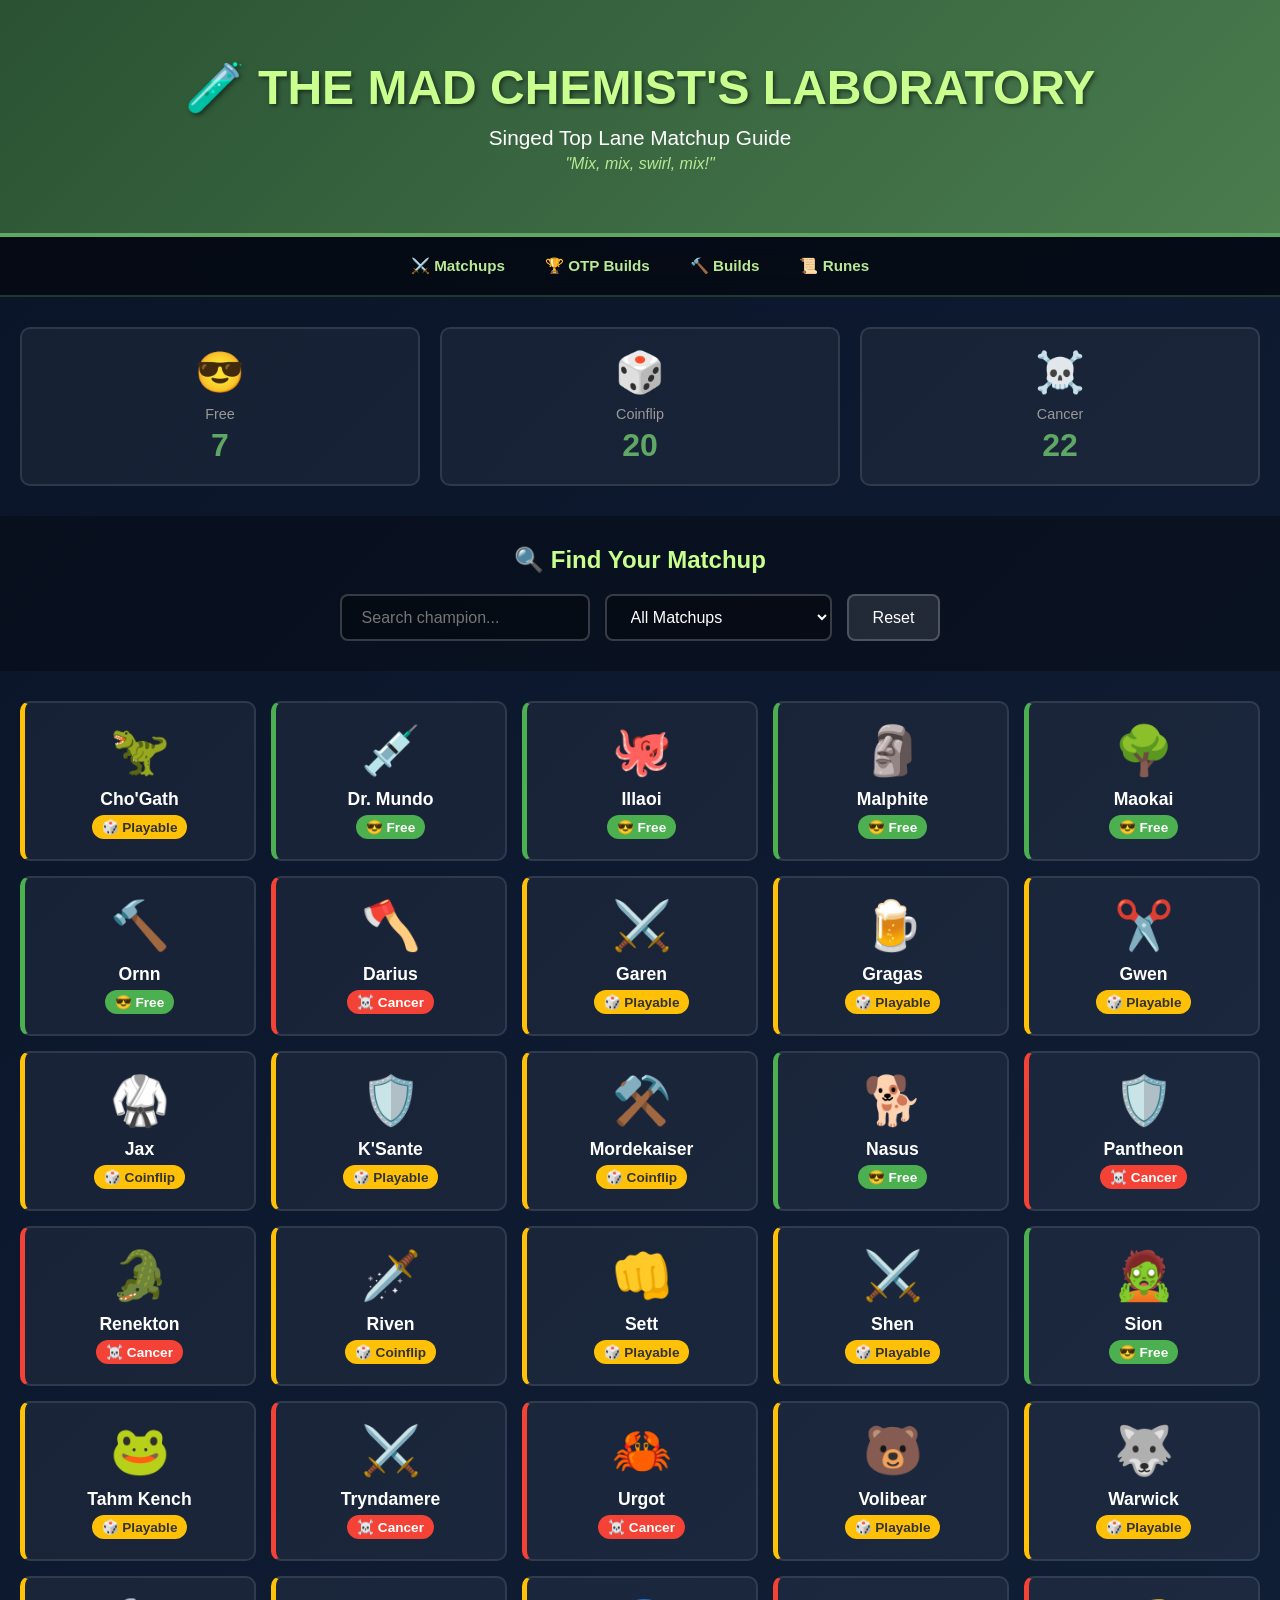
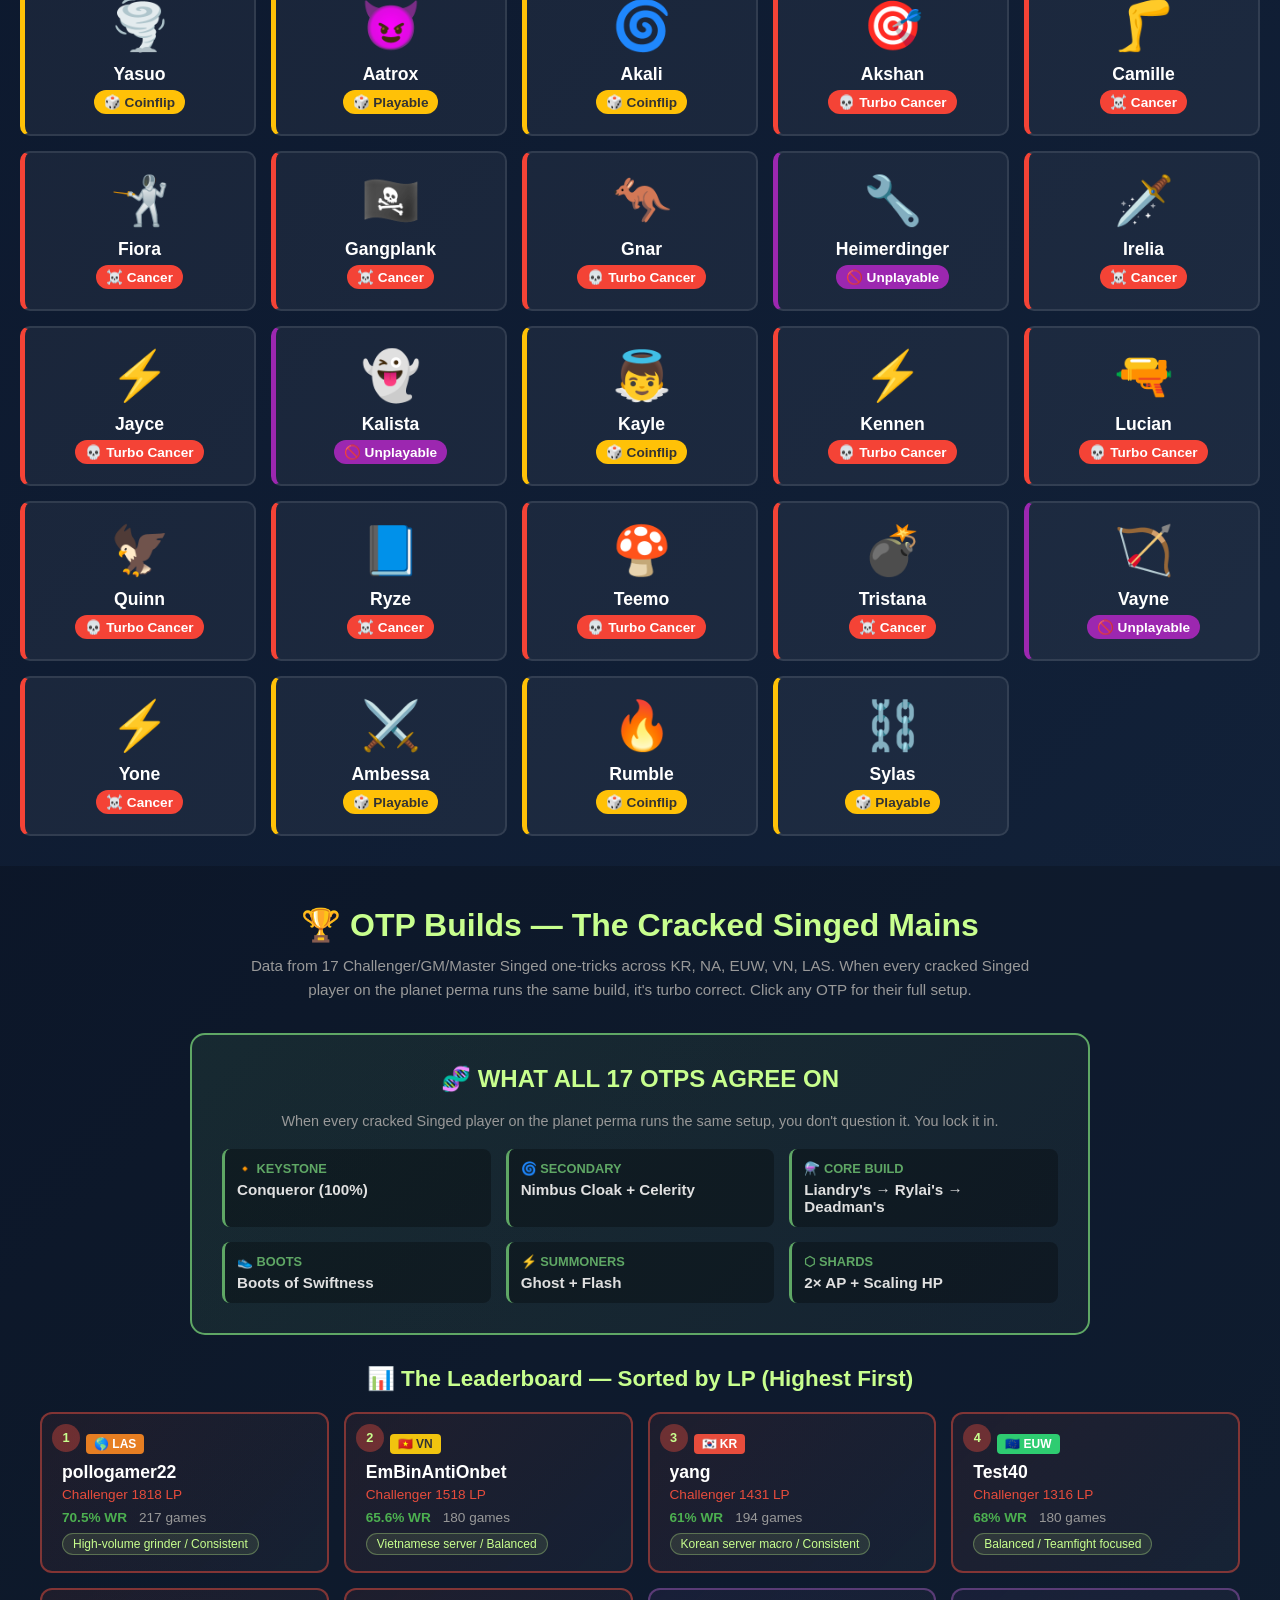
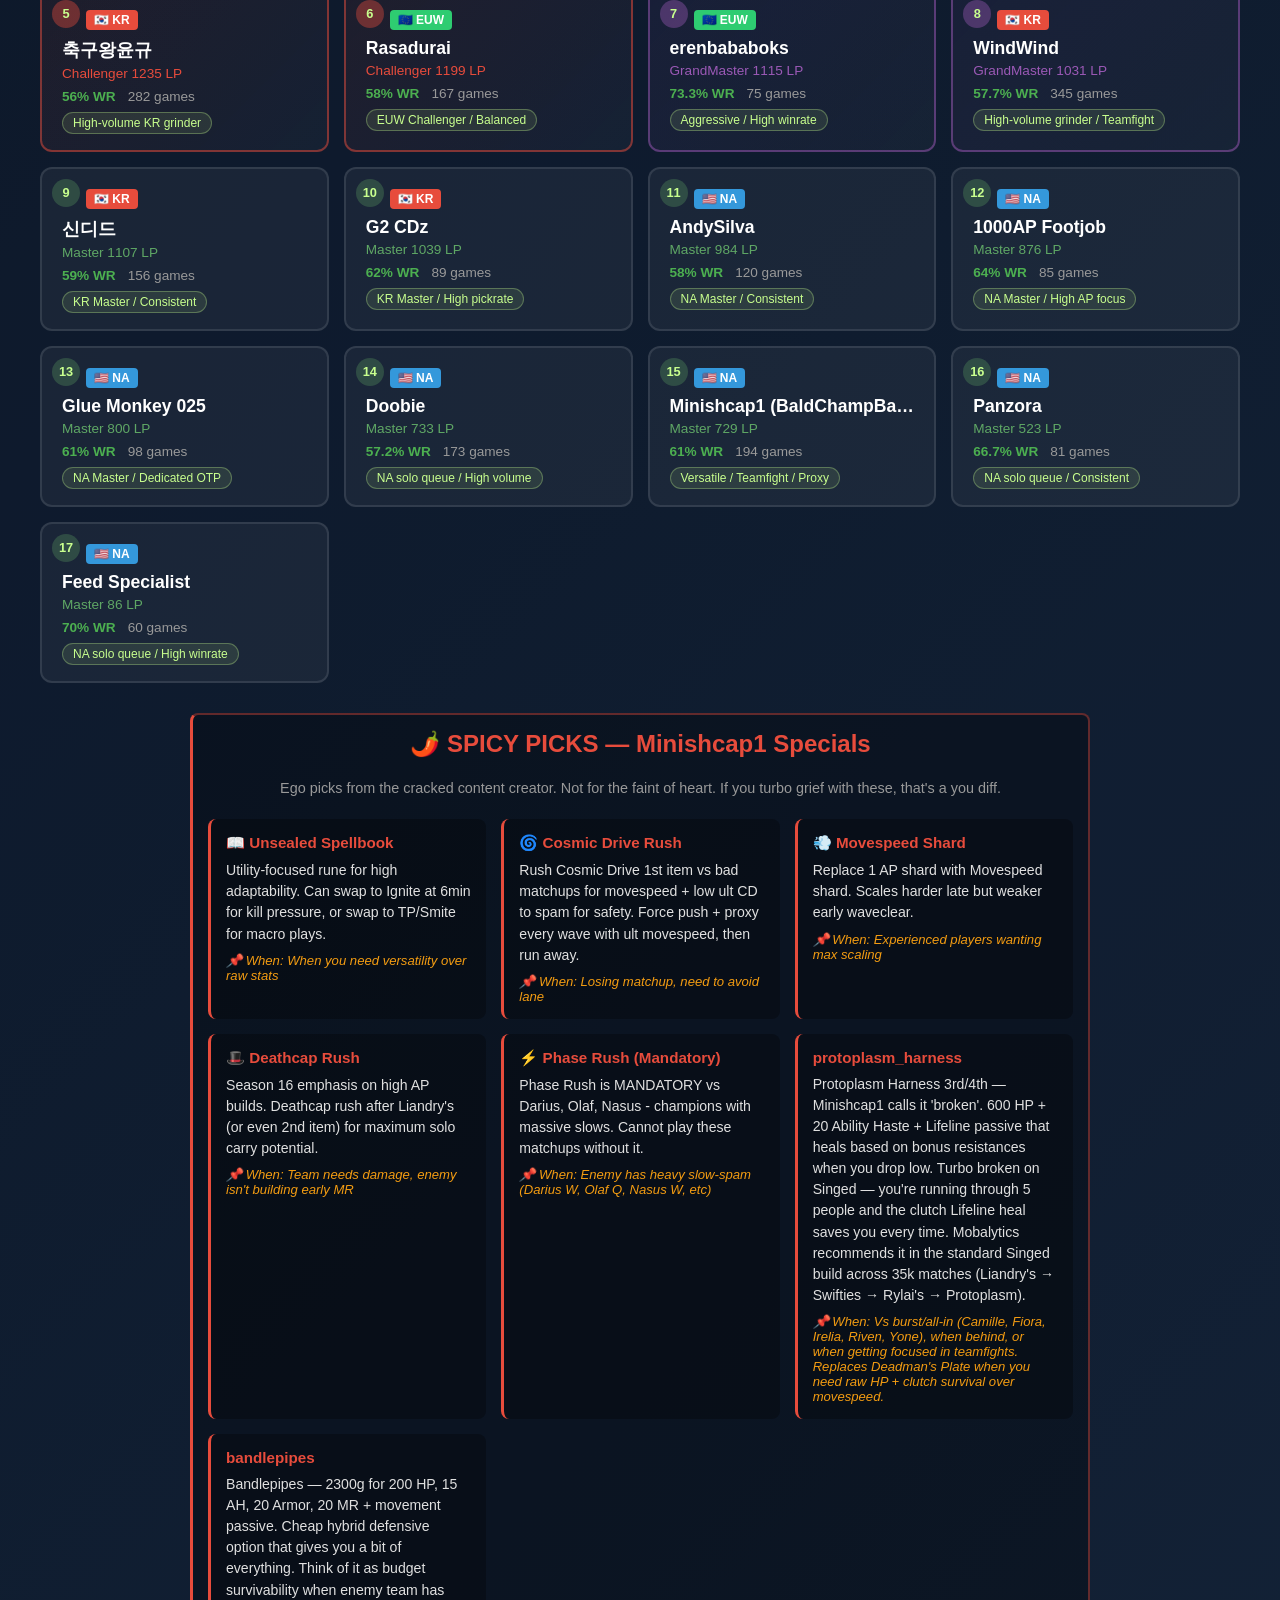
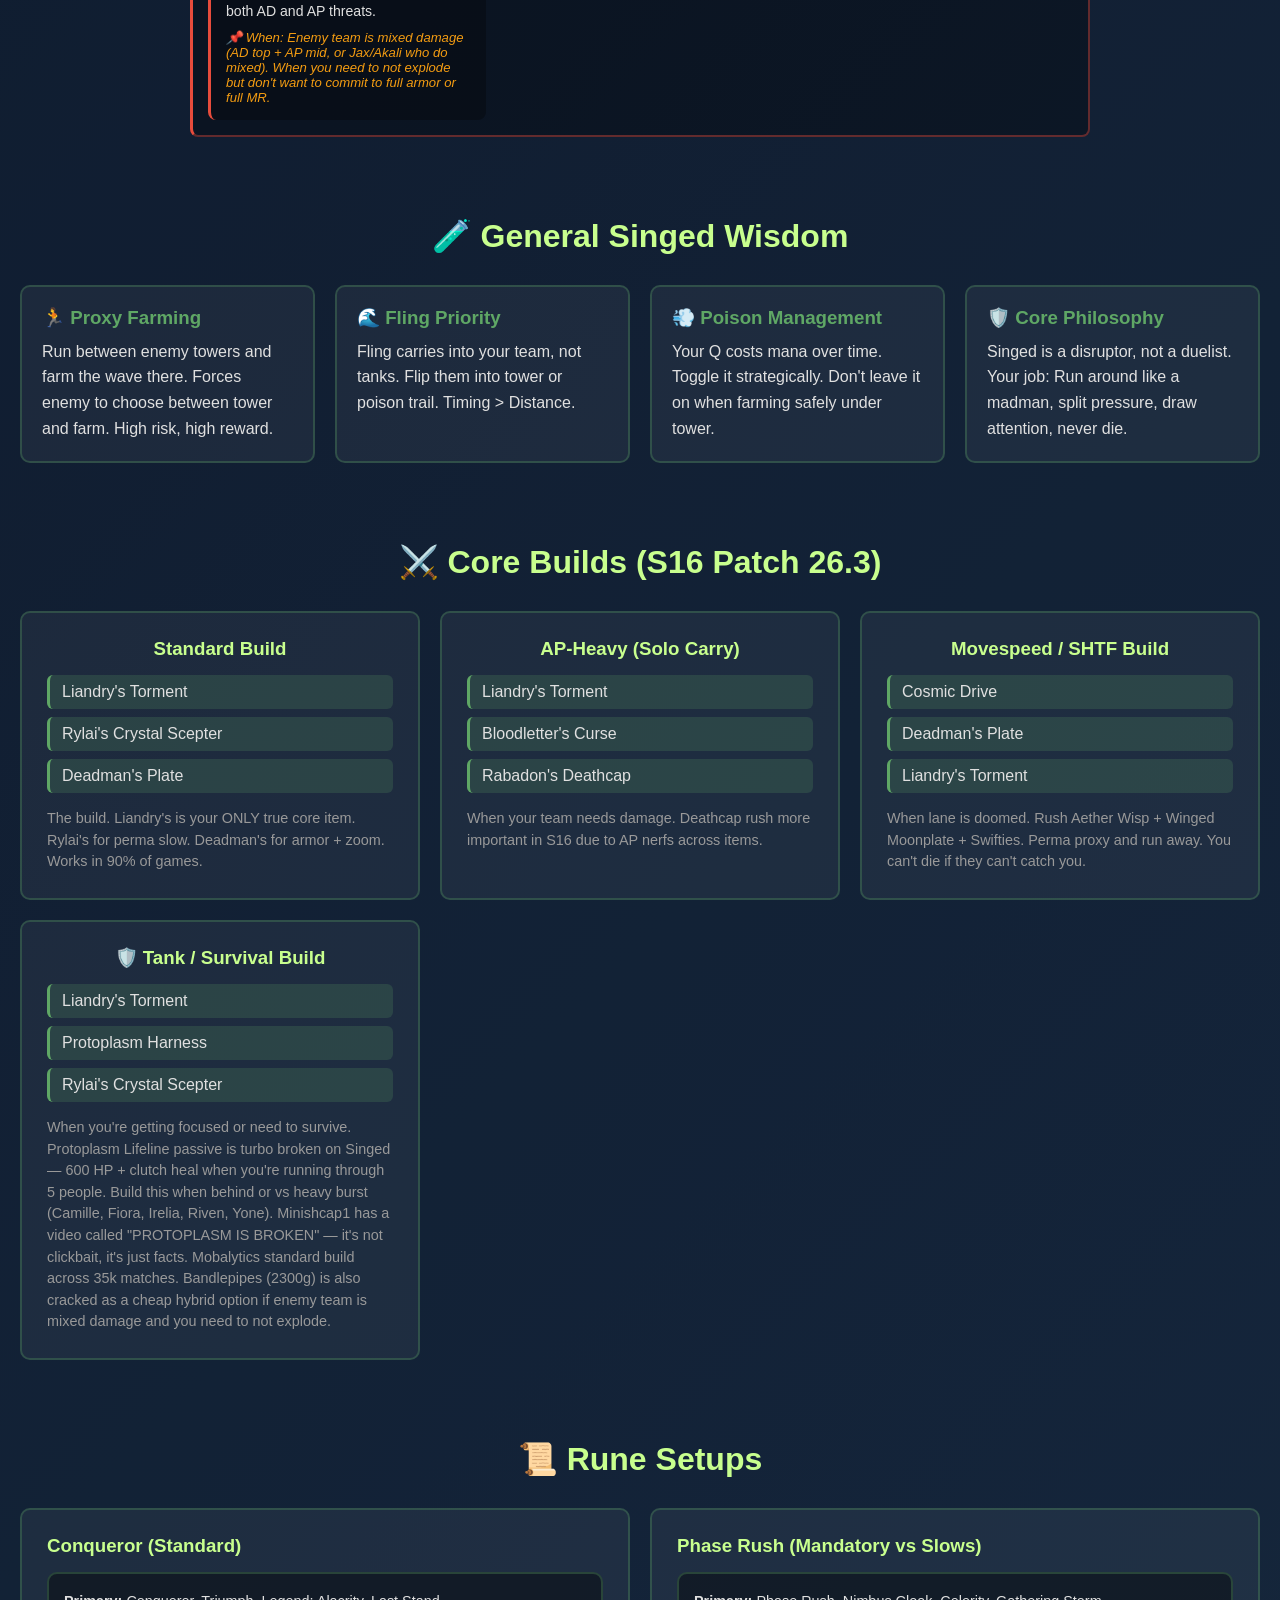
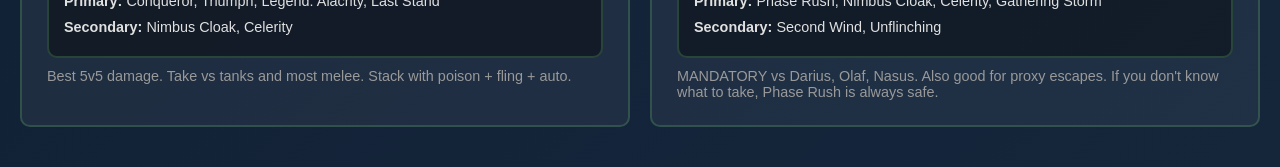
==== commit a411347a: "add Protoplasm Harness + Bandlepipes to builds, matchups, OTPs" ====
--- a/index.html
+++ b/index.html
@@ -4,7 +4,7 @@
     <meta charset="UTF-8">
     <meta name="viewport" content="width=device-width, initial-scale=1.0">
     <title>Singed Top Lane Guide - Mix Mix Swirl Mix!</title>
-    <link rel="stylesheet" href="style.css?v=9">
+    <link rel="stylesheet" href="style.css?v=10">
 </head>
 <body>
     <div class="container">
@@ -147,6 +147,15 @@
                     </div>
                     <p class="build-desc">When lane is doomed. Rush Aether Wisp + Winged Moonplate + Swifties. Perma proxy and run away. You can't die if they can't catch you.</p>
                 </div>
+                <div class="build-card">
+                    <h3>🛡️ Tank / Survival Build</h3>
+                    <div class="items">
+                        <span class="item">Liandry's Torment</span>
+                        <span class="item">Protoplasm Harness</span>
+                        <span class="item">Rylai's Crystal Scepter</span>
+                    </div>
+                    <p class="build-desc">When you're getting focused or need to survive. Protoplasm Lifeline passive is turbo broken on Singed — 600 HP + clutch heal when you're running through 5 people. Build this when behind or vs heavy burst (Camille, Fiora, Irelia, Riven, Yone). Minishcap1 has a video called "PROTOPLASM IS BROKEN" — it's not clickbait, it's just facts. Mobalytics standard build across 35k matches. Bandlepipes (2300g) is also cracked as a cheap hybrid option if enemy team is mixed damage and you need to not explode.</p>
+                </div>
             </div>
         </section>
 
@@ -174,8 +183,8 @@
         </section>
     </div>
 
-    <script src="matchups-complete.js?v=9"></script>
-    <script src="otp-builds.js?v=9"></script>
-    <script src="script.js?v=9"></script>
+    <script src="matchups-complete.js?v=10"></script>
+    <script src="otp-builds.js?v=10"></script>
+    <script src="script.js?v=10"></script>
 </body>
 </html>
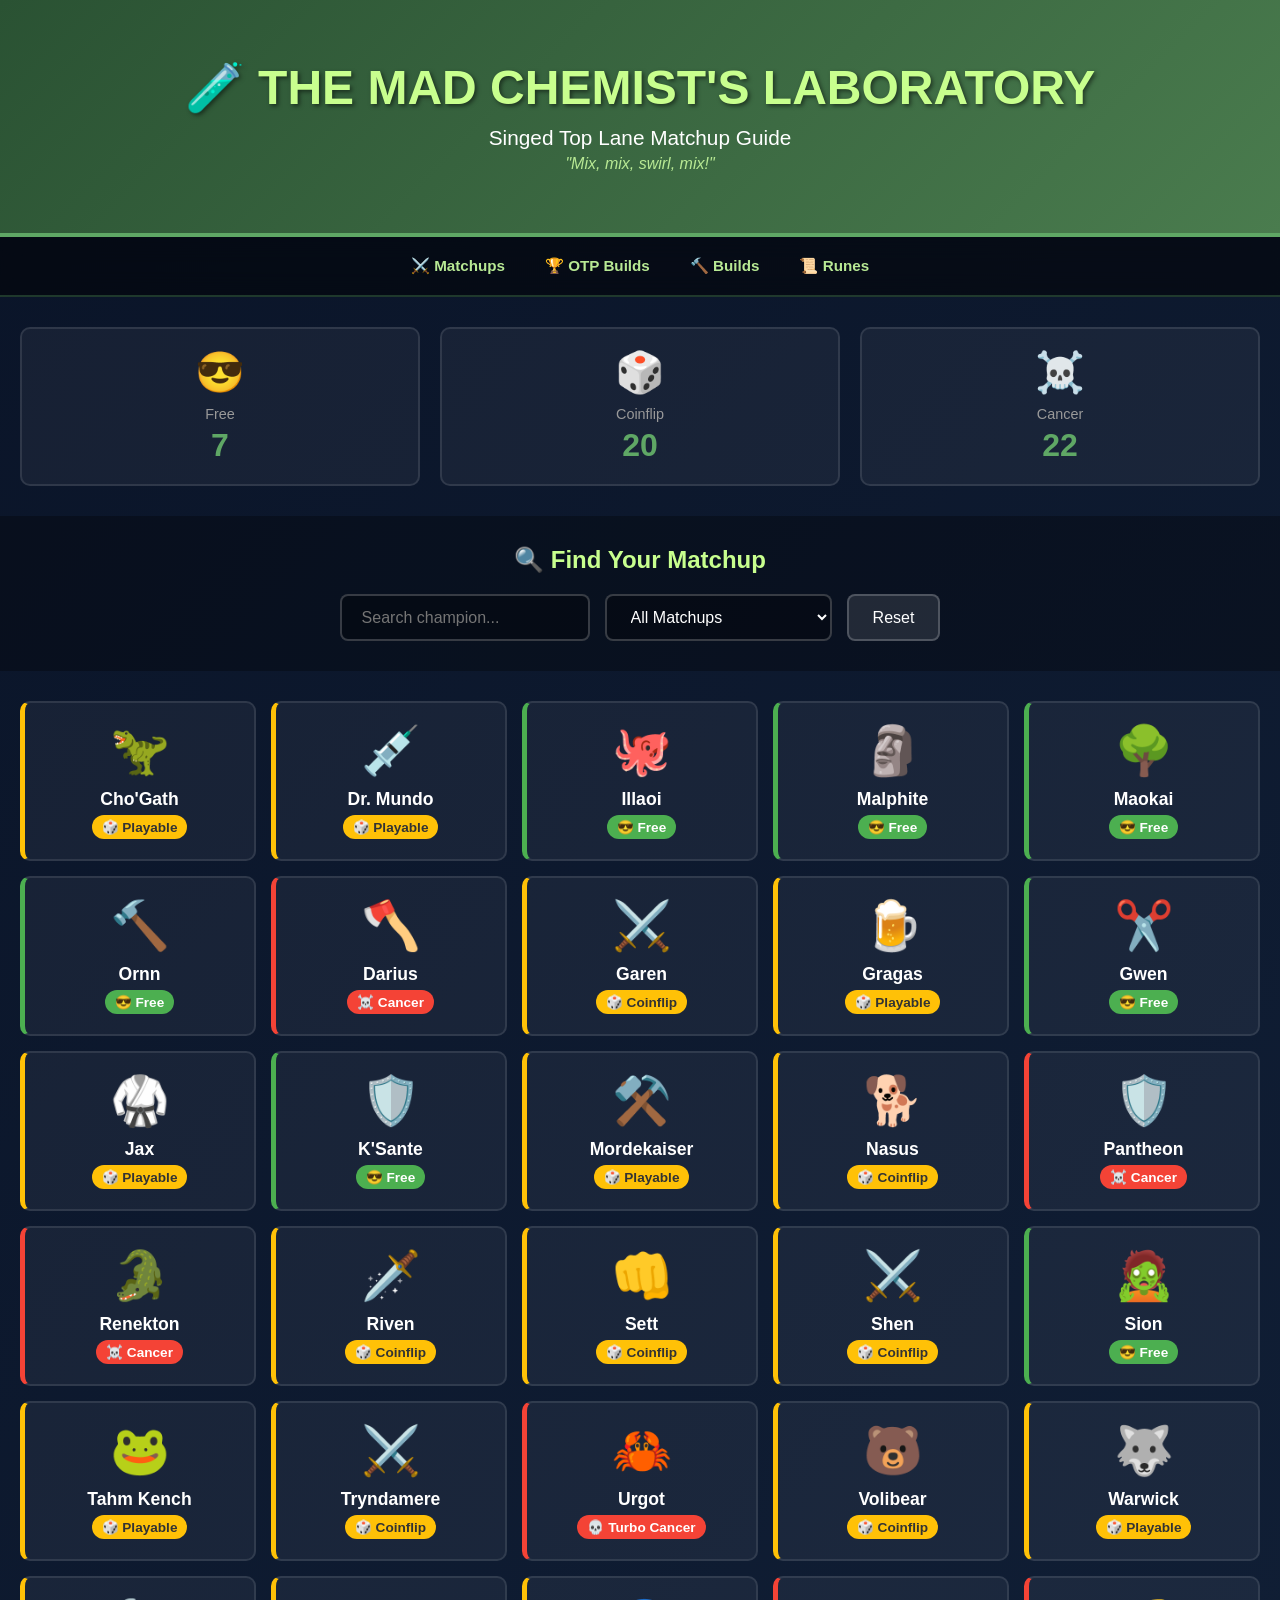
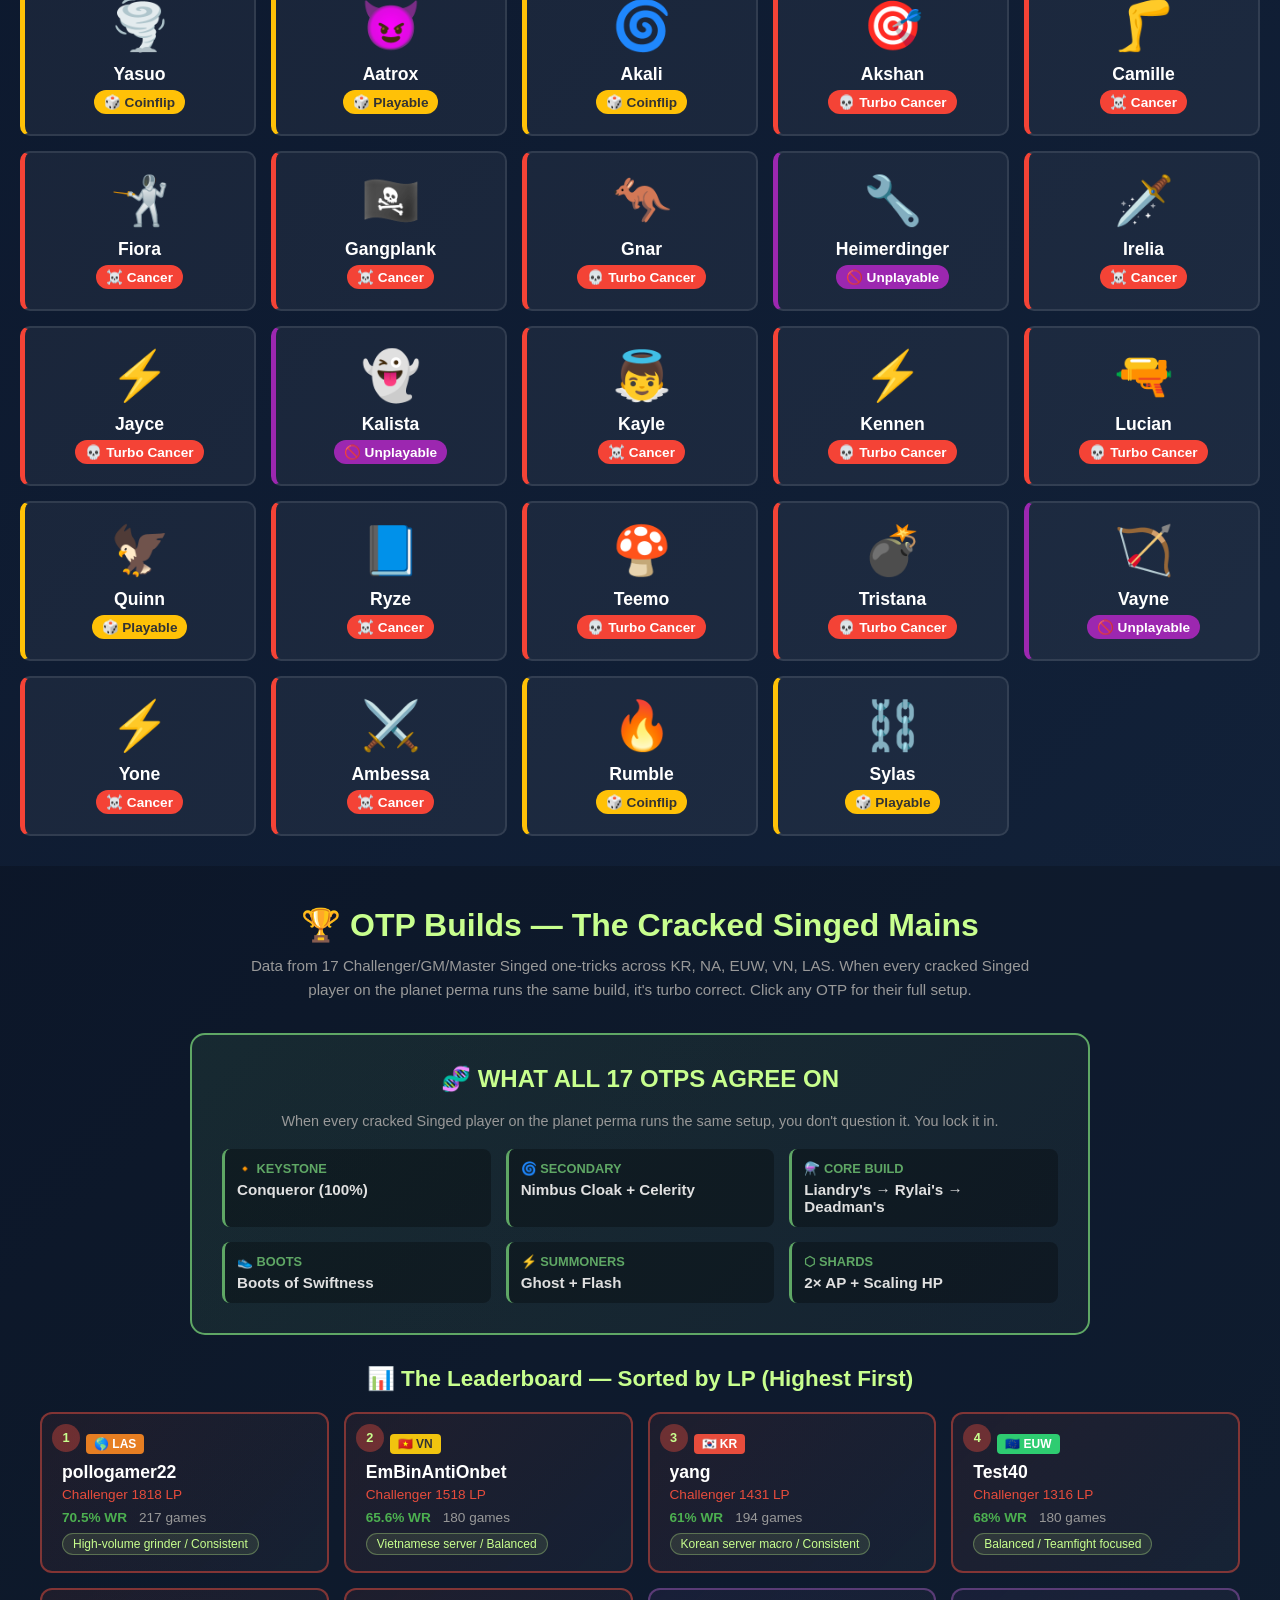
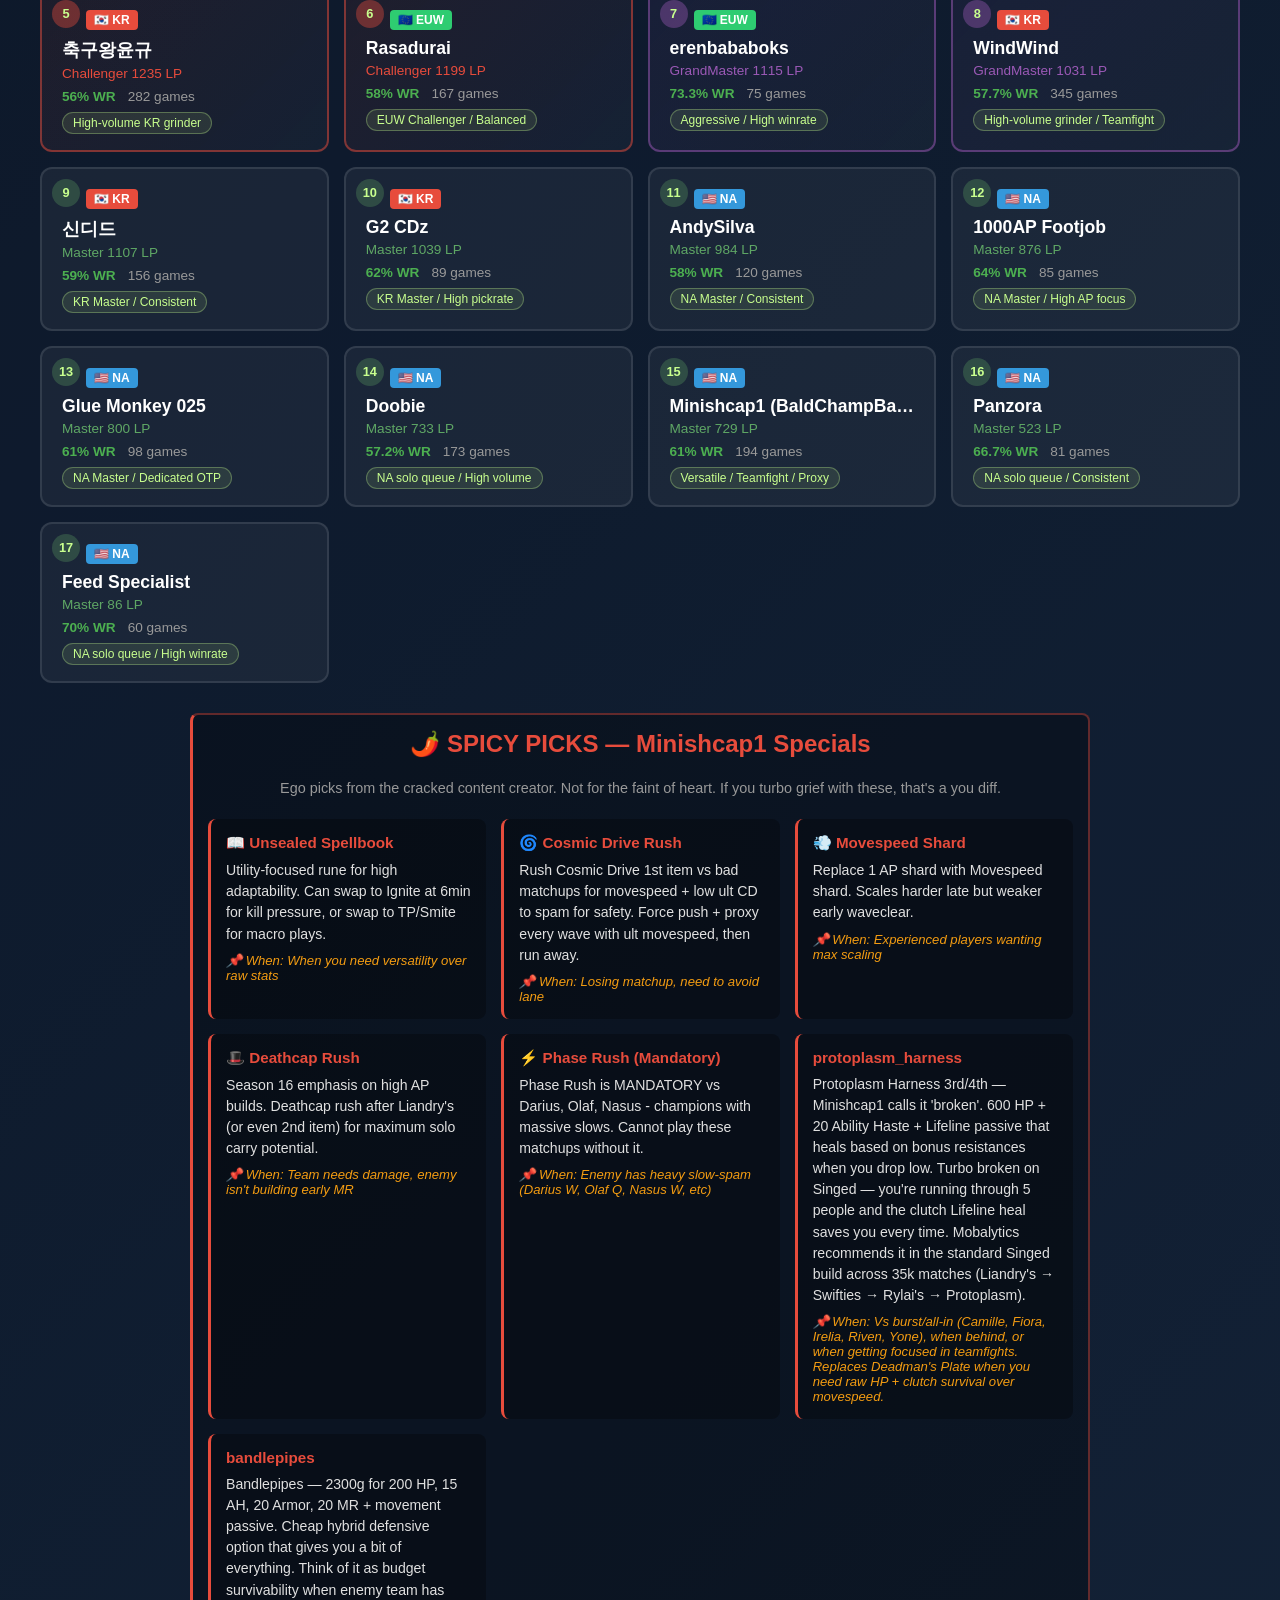
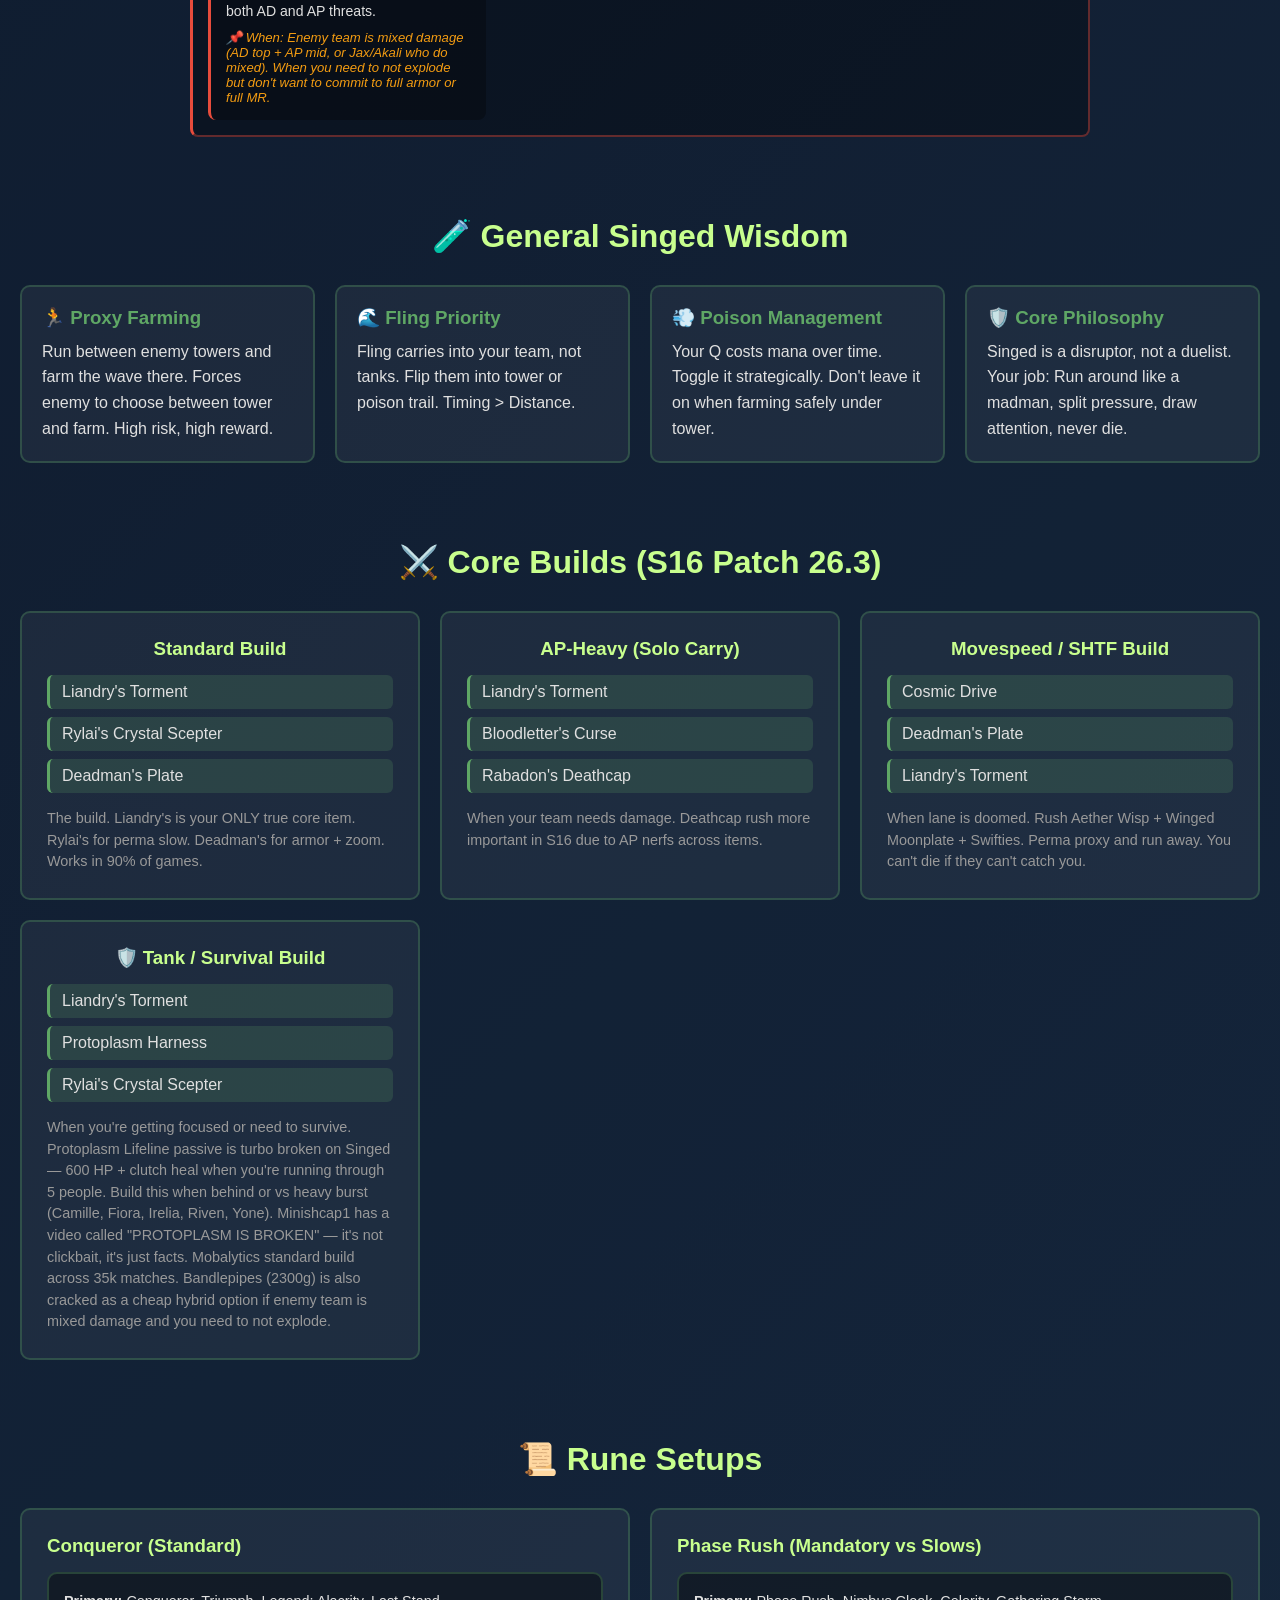
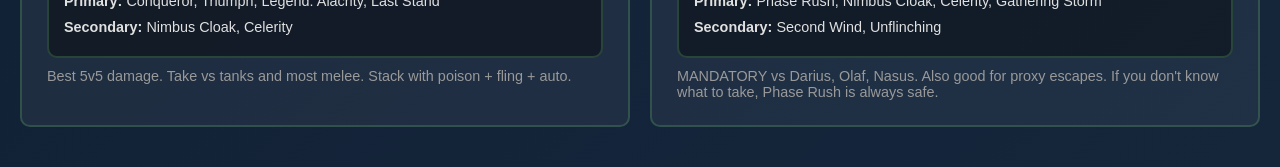
==== commit b6de47d1: "Full matchup cross-reference audit: 16 difficulty rating changes, item/build updates Cross-reference" ====
--- a/index.html
+++ b/index.html
@@ -4,7 +4,7 @@
     <meta charset="UTF-8">
     <meta name="viewport" content="width=device-width, initial-scale=1.0">
     <title>Singed Top Lane Guide - Mix Mix Swirl Mix!</title>
-    <link rel="stylesheet" href="style.css?v=10">
+    <link rel="stylesheet" href="style.css?v=11">
 </head>
 <body>
     <div class="container">
@@ -183,8 +183,8 @@
         </section>
     </div>
 
-    <script src="matchups-complete.js?v=10"></script>
-    <script src="otp-builds.js?v=10"></script>
-    <script src="script.js?v=10"></script>
+    <script src="matchups-complete.js?v=11"></script>
+    <script src="otp-builds.js?v=11"></script>
+    <script src="script.js?v=11"></script>
 </body>
 </html>
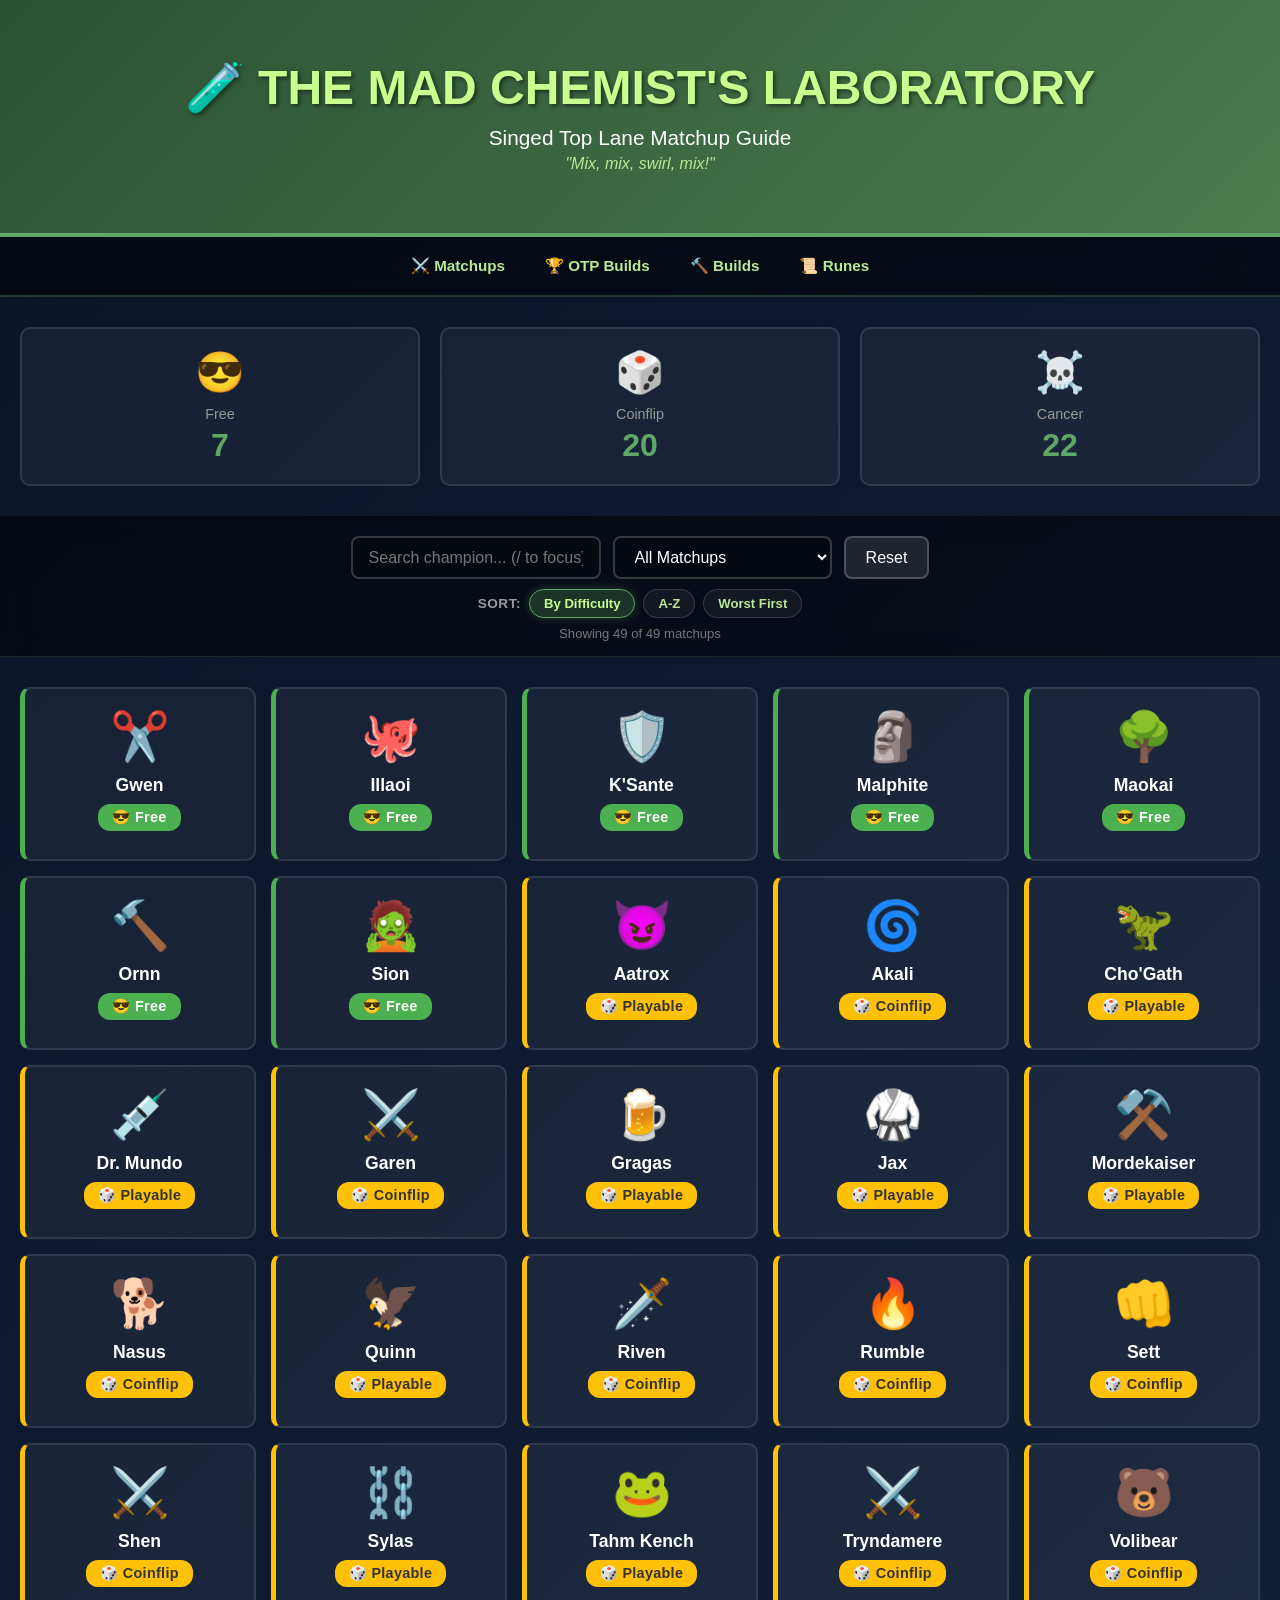
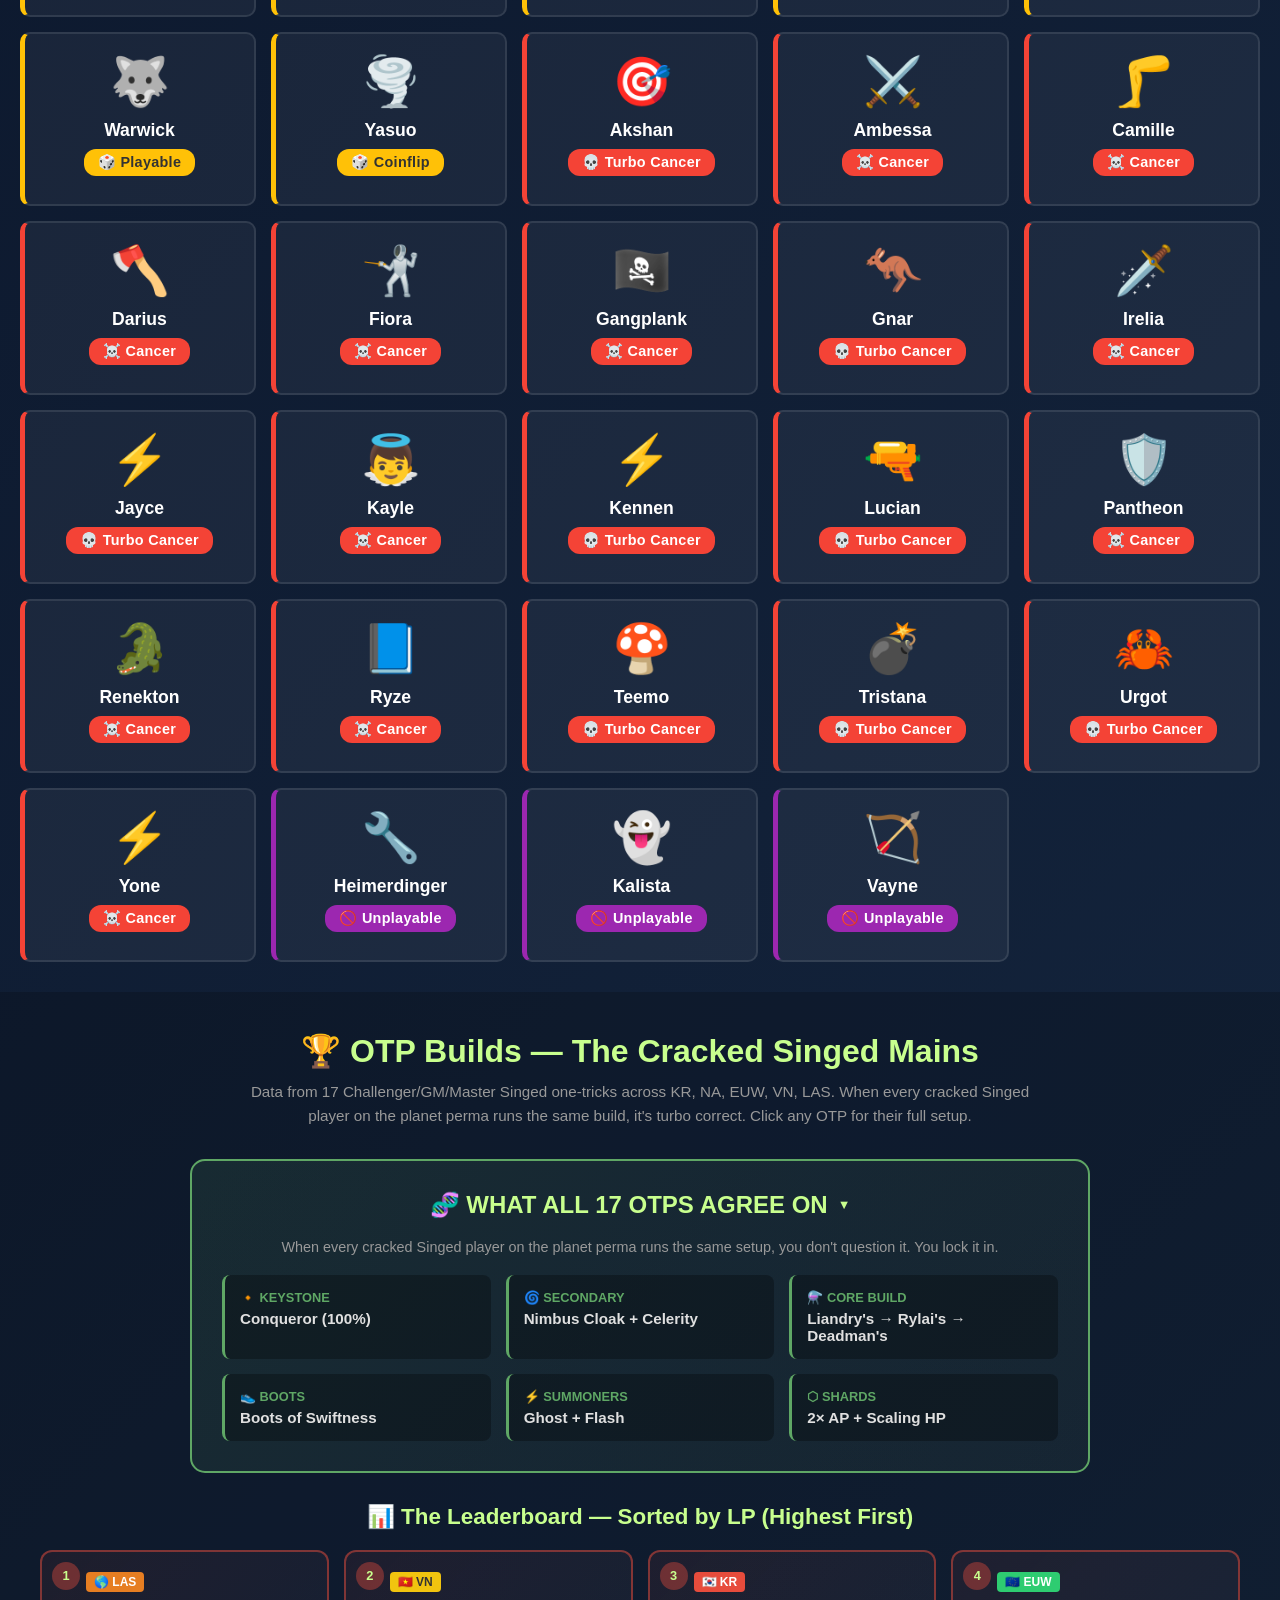
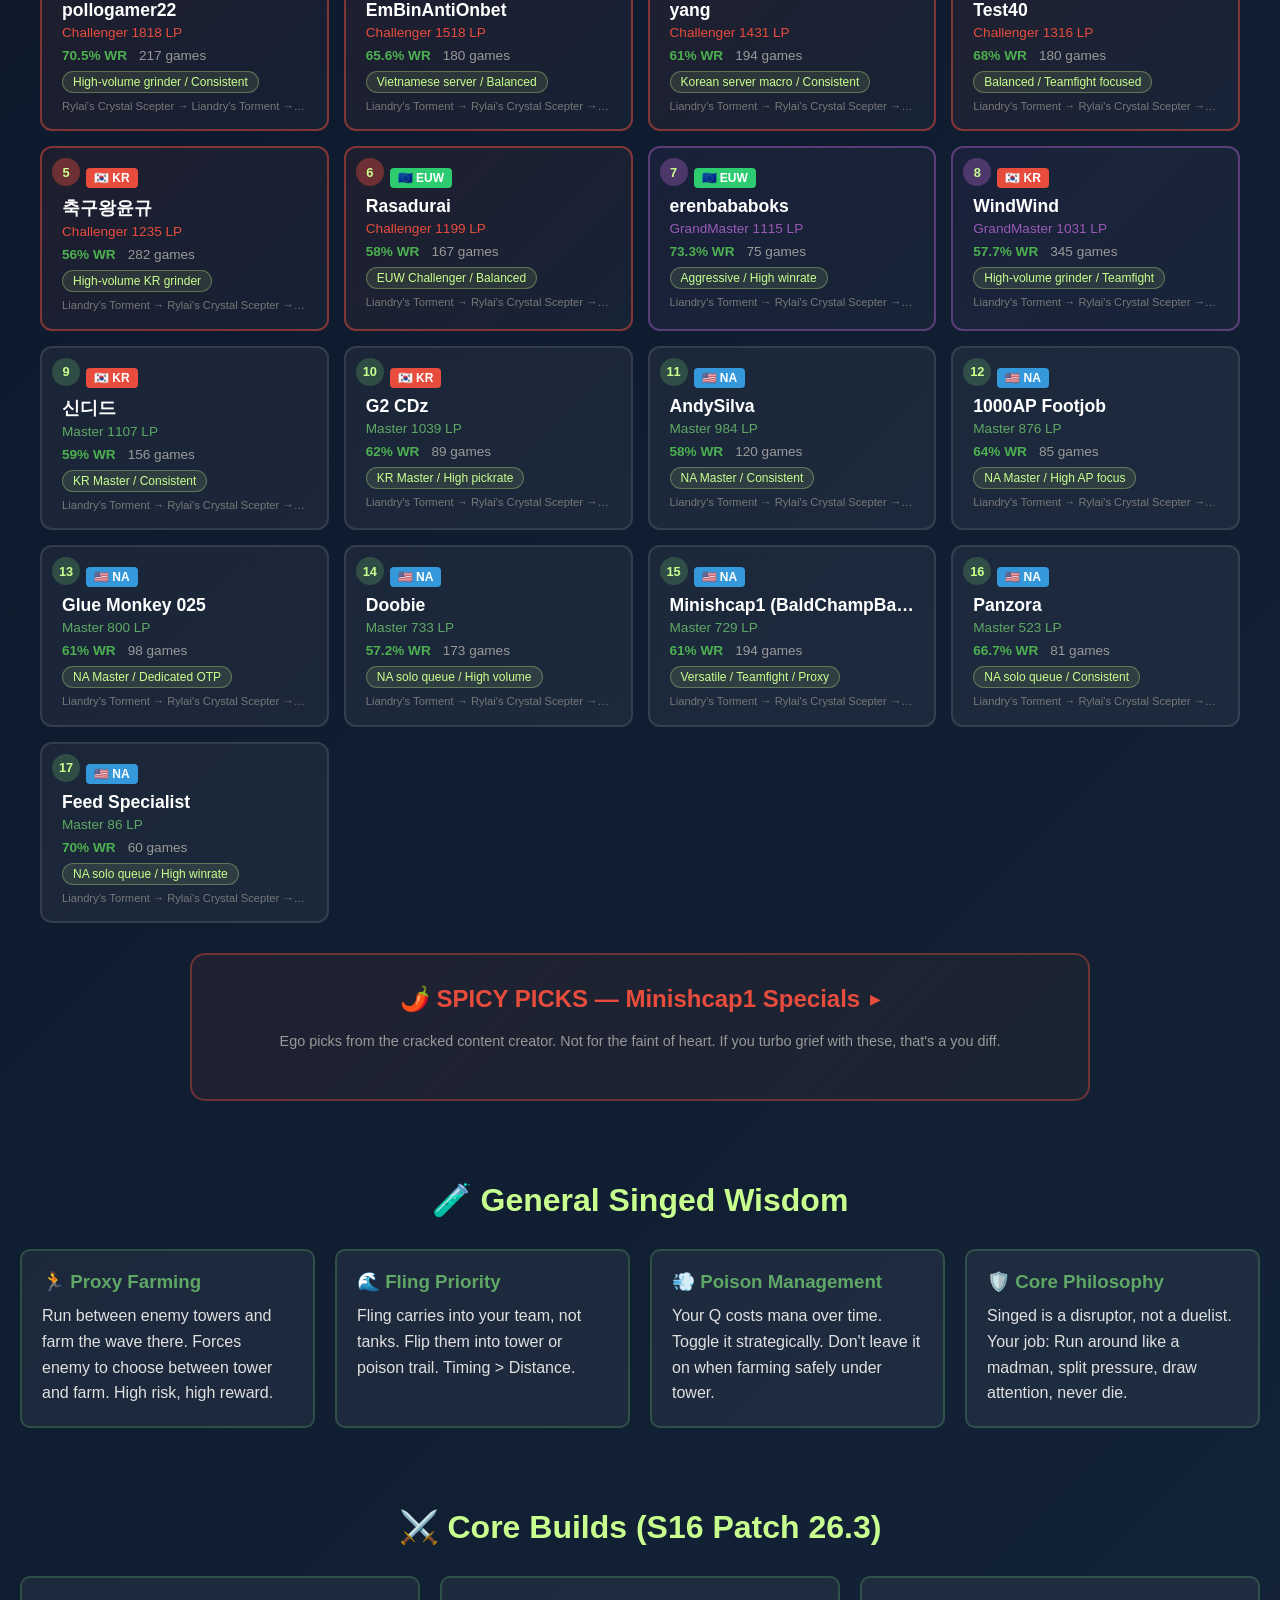
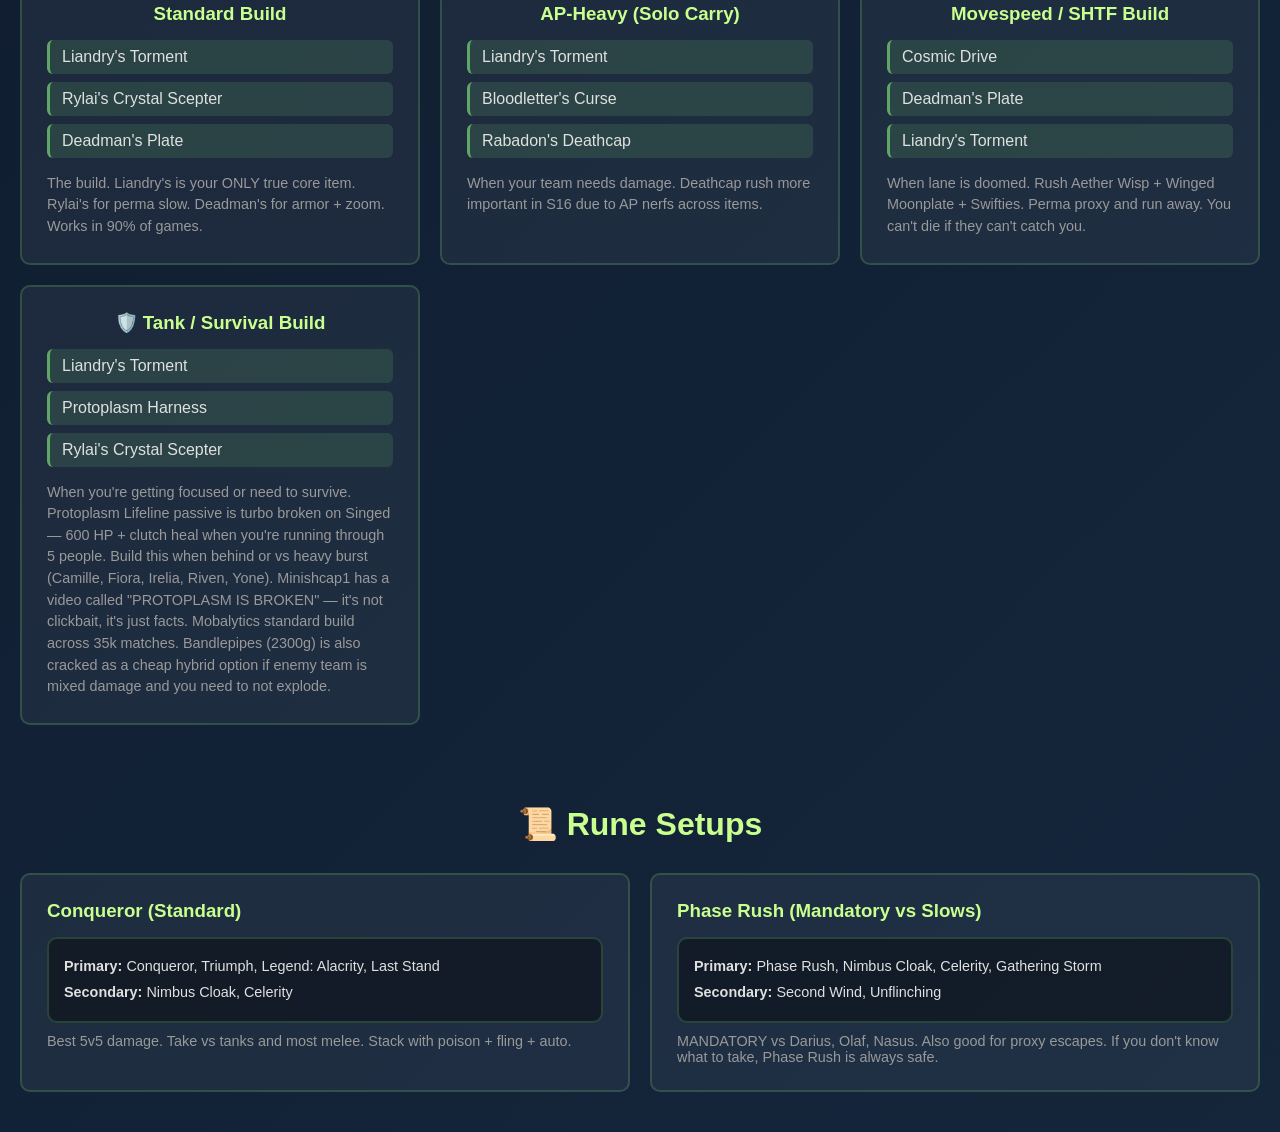
==== commit b08979c0: "UX polish: sorting, sticky filters, keyboard shortcuts, modal nav, mobile improvements" ====
--- a/index.html
+++ b/index.html
@@ -4,7 +4,7 @@
     <meta charset="UTF-8">
     <meta name="viewport" content="width=device-width, initial-scale=1.0">
     <title>Singed Top Lane Guide - Mix Mix Swirl Mix!</title>
-    <link rel="stylesheet" href="style.css?v=11">
+    <link rel="stylesheet" href="style.css?v=12">
 </head>
 <body>
     <div class="container">
@@ -44,19 +44,27 @@
             </div>
         </section>
 
-        <!-- Filter Bar -->
-        <section class="filter-bar">
-            <h2>🔍 Find Your Matchup</h2>
-            <div class="filters">
-                <input type="text" id="searchInput" placeholder="Search champion...">
-                <select id="difficultyFilter">
-                    <option value="all">All Matchups</option>
-                    <option value="free">Free / Turbo Free</option>
-                    <option value="playable">Playable / Coinflip</option>
-                    <option value="cancer">Cancer / Turbo Cancer</option>
-                    <option value="unplayable">Unplayable (Dodge)</option>
-                </select>
-                <button onclick="resetFilters()" class="btn-secondary">Reset</button>
+        <!-- Filter Bar (Sticky) -->
+        <section class="filter-bar" id="filterBar">
+            <div class="filter-bar-inner">
+                <div class="filters">
+                    <input type="text" id="searchInput" placeholder="Search champion... (/ to focus)">
+                    <select id="difficultyFilter">
+                        <option value="all">All Matchups</option>
+                        <option value="free">Free / Turbo Free</option>
+                        <option value="playable">Playable / Coinflip</option>
+                        <option value="cancer">Cancer / Turbo Cancer</option>
+                        <option value="unplayable">Unplayable (Dodge)</option>
+                    </select>
+                    <button onclick="resetFilters()" class="btn-secondary">Reset</button>
+                </div>
+                <div class="sort-controls">
+                    <span class="sort-label">Sort:</span>
+                    <button class="sort-btn active" data-sort="difficulty" onclick="setSort('difficulty')">By Difficulty</button>
+                    <button class="sort-btn" data-sort="az" onclick="setSort('az')">A-Z</button>
+                    <button class="sort-btn" data-sort="worst" onclick="setSort('worst')">Worst First</button>
+                </div>
+                <div class="matchup-count" id="matchupCount">Showing 0 of 0 matchups</div>
             </div>
         </section>
 
@@ -70,6 +78,7 @@
         <!-- Modal (shared for matchups + OTP details) -->
         <div id="matchupModal" class="modal">
             <div class="modal-content">
+                <button class="modal-close-btn" onclick="closeModal()" aria-label="Close">✕</button>
                 <span class="close" onclick="closeModal()">&times;</span>
                 <div id="modalBody">
                     <!-- Populated by JS -->
@@ -183,8 +192,11 @@
         </section>
     </div>
 
-    <script src="matchups-complete.js?v=11"></script>
-    <script src="otp-builds.js?v=11"></script>
-    <script src="script.js?v=11"></script>
+    <!-- Back to Top Button -->
+    <button id="backToTop" class="back-to-top" aria-label="Back to top">↑</button>
+
+    <script src="matchups-complete.js?v=12"></script>
+    <script src="otp-builds.js?v=12"></script>
+    <script src="script.js?v=12"></script>
 </body>
 </html>
--- a/style.css
+++ b/style.css
@@ -1,7 +1,15 @@
+:root {
+    --nav-height: 52px;
+}
+
 * {
     margin: 0;
     padding: 0;
     box-sizing: border-box;
+}
+
+html {
+    scroll-behavior: smooth;
 }
 
 body {
@@ -80,401 +88,6 @@
     font-size: 2rem;
     font-weight: bold;
     color: #5fa765;
-}
-
-/* Filter Bar */
-.filter-bar {
-    padding: 30px 20px;
-    background: rgba(0, 0, 0, 0.3);
-}
-
-.filter-bar h2 {
-    text-align: center;
-    margin-bottom: 20px;
-    color: #c8ff8e;
-}
-
-.filters {
-    display: flex;
-    gap: 15px;
-    justify-content: center;
-    flex-wrap: wrap;
-}
-
-#searchInput, select {
-    padding: 12px 20px;
-    border: 2px solid rgba(255, 255, 255, 0.2);
-    background: rgba(0, 0, 0, 0.3);
-    color: white;
-    border-radius: 8px;
-    font-size: 1rem;
-}
-
-#searchInput {
-    min-width: 250px;
-}
-
-#searchInput:focus, select:focus {
-    outline: none;
-    border-color: #5fa765;
-}
-
-.btn-secondary {
-    padding: 12px 24px;
-    background: rgba(255, 255, 255, 0.1);
-    border: 2px solid rgba(255, 255, 255, 0.2);
-    color: white;
-    border-radius: 8px;
-    cursor: pointer;
-    font-size: 1rem;
-    transition: all 0.3s;
-}
-
-.btn-secondary:hover {
-    background: rgba(255, 255, 255, 0.2);
-    border-color: #5fa765;
-}
-
-/* Matchups */
-.matchups {
-    padding: 30px 20px;
-}
-
-.matchup-grid {
-    display: grid;
-    grid-template-columns: repeat(auto-fill, minmax(200px, 1fr));
-    gap: 15px;
-}
-
-.matchup-card {
-    background: rgba(255, 255, 255, 0.05);
-    border: 2px solid rgba(255, 255, 255, 0.1);
-    border-radius: 10px;
-    padding: 20px;
-    text-align: center;
-    cursor: pointer;
-    transition: all 0.3s;
-}
-
-.matchup-card:hover {
-    transform: translateY(-5px);
-    box-shadow: 0 5px 20px rgba(95, 167, 101, 0.3);
-}
-
-.matchup-card.free {
-    border-left: 5px solid #4CAF50;
-}
-
-.matchup-card.playable {
-    border-left: 5px solid #FFC107;
-}
-
-.matchup-card.cancer {
-    border-left: 5px solid #F44336;
-}
-
-.matchup-card.unplayable {
-    border-left: 5px solid #9C27B0;
-}
-
-.matchup-icon {
-    font-size: 3rem;
-    margin-bottom: 10px;
-}
-
-.matchup-name {
-    font-size: 1.1rem;
-    font-weight: 600;
-    margin-bottom: 5px;
-    color: #ffffff;
-}
-
-.matchup-difficulty {
-    font-size: 0.85rem;
-    padding: 4px 10px;
-    border-radius: 12px;
-    display: inline-block;
-    font-weight: 600;
-}
-
-.matchup-difficulty.free {
-    background: #4CAF50;
-    color: white;
-}
-
-.matchup-difficulty.playable {
-    background: #FFC107;
-    color: #333;
-}
-
-.matchup-difficulty.cancer {
-    background: #F44336;
-    color: white;
-}
-
-.matchup-difficulty.unplayable {
-    background: #9C27B0;
-    color: white;
-}
-
-/* Modal */
-.modal {
-    display: none;
-    position: fixed;
-    z-index: 1000;
-    left: 0;
-    top: 0;
-    width: 100%;
-    height: 100%;
-    background: rgba(0, 0, 0, 0.8);
-    overflow: auto;
-}
-
-.modal-content {
-    background: linear-gradient(135deg, #1a2f4a 0%, #0a1428 100%);
-    margin: 50px auto;
-    padding: 30px;
-    border: 2px solid #5fa765;
-    border-radius: 15px;
-    width: 90%;
-    max-width: 800px;
-    position: relative;
-}
-
-.close {
-    color: #aaa;
-    float: right;
-    font-size: 28px;
-    font-weight: bold;
-    cursor: pointer;
-}
-
-.close:hover {
-    color: #5fa765;
-}
-
-.modal-header {
-    text-align: center;
-    margin-bottom: 20px;
-}
-
-.modal-header h2 {
-    color: #c8ff8e;
-    margin-bottom: 10px;
-}
-
-.modal-section {
-    margin-bottom: 25px;
-}
-
-.modal-section h3 {
-    color: #5fa765;
-    margin-bottom: 10px;
-    font-size: 1.2rem;
-}
-
-.modal-section p, .modal-section ul {
-    color: #e0e0e0;
-    line-height: 1.8;
-}
-
-.modal-section ul {
-    padding-left: 20px;
-}
-
-.modal-section li {
-    margin-bottom: 8px;
-}
-
-/* General Tips */
-.general-tips, .builds, .runes {
-    padding: 40px 20px;
-    background: rgba(0, 0, 0, 0.2);
-}
-
-.general-tips h2, .builds h2, .runes h2 {
-    text-align: center;
-    color: #c8ff8e;
-    margin-bottom: 30px;
-    font-size: 2rem;
-}
-
-.tips-grid {
-    display: grid;
-    grid-template-columns: repeat(auto-fit, minmax(250px, 1fr));
-    gap: 20px;
-}
-
-.tip-card {
-    background: rgba(255, 255, 255, 0.05);
-    border: 2px solid rgba(95, 167, 101, 0.3);
-    border-radius: 10px;
-    padding: 20px;
-}
-
-.tip-card h3 {
-    color: #5fa765;
-    margin-bottom: 10px;
-}
-
-.tip-card p {
-    color: #e0e0e0;
-    line-height: 1.6;
-}
-
-/* Builds */
-.build-grid {
-    display: grid;
-    grid-template-columns: repeat(auto-fit, minmax(300px, 1fr));
-    gap: 20px;
-}
-
-.build-card {
-    background: rgba(255, 255, 255, 0.05);
-    border: 2px solid rgba(95, 167, 101, 0.3);
-    border-radius: 10px;
-    padding: 25px;
-}
-
-.build-card h3 {
-    color: #c8ff8e;
-    margin-bottom: 15px;
-    text-align: center;
-}
-
-.items {
-    display: flex;
-    flex-direction: column;
-    gap: 8px;
-    margin-bottom: 15px;
-}
-
-.item {
-    background: rgba(95, 167, 101, 0.2);
-    padding: 8px 12px;
-    border-radius: 6px;
-    border-left: 3px solid #5fa765;
-}
-
-.build-desc {
-    color: #999;
-    font-size: 0.9rem;
-    line-height: 1.5;
-}
-
-/* Runes */
-.rune-grid {
-    display: grid;
-    grid-template-columns: repeat(auto-fit, minmax(350px, 1fr));
-    gap: 20px;
-}
-
-.rune-card {
-    background: rgba(255, 255, 255, 0.05);
-    border: 2px solid rgba(95, 167, 101, 0.3);
-    border-radius: 10px;
-    padding: 25px;
-}
-
-.rune-card h3 {
-    color: #c8ff8e;
-    margin-bottom: 15px;
-}
-
-.rune-tree {
-    background: rgba(0, 0, 0, 0.3);
-    padding: 15px;
-    border-radius: 8px;
-    margin-bottom: 10px;
-    font-size: 0.9rem;
-    line-height: 1.8;
-}
-
-.rune-card p {
-    color: #999;
-    font-size: 0.9rem;
-}
-
-/* Rune Trees Display */
-.rune-trees {
-    display: grid;
-    grid-template-columns: repeat(auto-fit, minmax(200px, 1fr));
-    gap: 20px;
-    margin: 20px 0;
-}
-
-.rune-tree,
-.stat-shards {
-    background: rgba(0, 0, 0, 0.4);
-    border: 2px solid rgba(95, 167, 101, 0.3);
-    border-radius: 10px;
-    padding: 15px;
-}
-
-.tree-name {
-    color: #c8ff8e;
-    font-size: 1.1rem;
-    margin-bottom: 12px;
-    text-align: center;
-    border-bottom: 2px solid rgba(95, 167, 101, 0.3);
-    padding-bottom: 8px;
-}
-
-.rune-row {
-    display: flex;
-    align-items: center;
-    padding: 8px 10px;
-    margin: 5px 0;
-    background: rgba(255, 255, 255, 0.05);
-    border-radius: 6px;
-    transition: all 0.2s ease;
-}
-
-.rune-row:hover {
-    background: rgba(95, 167, 101, 0.2);
-    transform: translateX(5px);
-}
-
-.rune-row.keystone {
-    background: linear-gradient(135deg, rgba(200, 255, 142, 0.15), rgba(95, 167, 101, 0.15));
-    border-left: 3px solid #c8ff8e;
-    font-weight: bold;
-}
-
-.rune-row.shard {
-    background: rgba(184, 233, 148, 0.1);
-}
-
-.rune-icon {
-    font-size: 1.2rem;
-    margin-right: 10px;
-    color: #5fa765;
-}
-
-.rune-row.keystone .rune-icon {
-    color: #c8ff8e;
-    font-size: 1.4rem;
-}
-
-.rune-name {
-    color: #e0e0e0;
-    font-size: 0.95rem;
-}
-
-.rune-row.keystone .rune-name {
-    color: #c8ff8e;
-    font-size: 1.05rem;
-}
-
-.rune-notes {
-    margin-top: 15px;
-    padding: 12px;
-    background: rgba(200, 255, 142, 0.1);
-    border-left: 3px solid #c8ff8e;
-    border-radius: 5px;
-    color: #b8e994;
-    font-size: 0.9rem;
-    font-style: italic;
 }
 
 /* ============ NAVIGATION ============ */
@@ -508,6 +121,569 @@
     background: rgba(95, 167, 101, 0.2);
 }
 
+/* ============ FILTER BAR (STICKY) ============ */
+.filter-bar {
+    padding: 20px 20px 15px;
+    background: rgba(0, 0, 0, 0.5);
+    position: sticky;
+    top: var(--nav-height, 52px);
+    z-index: 90;
+    backdrop-filter: blur(12px);
+    -webkit-backdrop-filter: blur(12px);
+    border-bottom: 1px solid rgba(95, 167, 101, 0.2);
+}
+
+.filter-bar-inner {
+    max-width: 1000px;
+    margin: 0 auto;
+}
+
+.filters {
+    display: flex;
+    gap: 12px;
+    justify-content: center;
+    flex-wrap: wrap;
+    margin-bottom: 10px;
+}
+
+#searchInput, select {
+    padding: 10px 16px;
+    border: 2px solid rgba(255, 255, 255, 0.2);
+    background: rgba(0, 0, 0, 0.3);
+    color: white;
+    border-radius: 8px;
+    font-size: 1rem;
+}
+
+#searchInput {
+    min-width: 250px;
+}
+
+#searchInput:focus, select:focus {
+    outline: none;
+    border-color: #5fa765;
+}
+
+.btn-secondary {
+    padding: 10px 20px;
+    background: rgba(255, 255, 255, 0.1);
+    border: 2px solid rgba(255, 255, 255, 0.2);
+    color: white;
+    border-radius: 8px;
+    cursor: pointer;
+    font-size: 1rem;
+    transition: all 0.3s;
+}
+
+.btn-secondary:hover {
+    background: rgba(255, 255, 255, 0.2);
+    border-color: #5fa765;
+}
+
+/* Sort Controls */
+.sort-controls {
+    display: flex;
+    align-items: center;
+    justify-content: center;
+    gap: 8px;
+    margin-bottom: 8px;
+    flex-wrap: wrap;
+}
+
+.sort-label {
+    color: #999;
+    font-size: 0.85rem;
+    font-weight: 600;
+    text-transform: uppercase;
+    letter-spacing: 0.5px;
+}
+
+.sort-btn {
+    padding: 6px 14px;
+    background: rgba(255, 255, 255, 0.05);
+    border: 1px solid rgba(255, 255, 255, 0.15);
+    color: #b8e994;
+    border-radius: 20px;
+    cursor: pointer;
+    font-size: 0.82rem;
+    font-weight: 600;
+    transition: all 0.25s;
+}
+
+.sort-btn:hover {
+    background: rgba(95, 167, 101, 0.15);
+    border-color: rgba(95, 167, 101, 0.4);
+}
+
+.sort-btn.active {
+    background: rgba(95, 167, 101, 0.25);
+    border-color: #5fa765;
+    color: #c8ff8e;
+    box-shadow: 0 0 8px rgba(95, 167, 101, 0.3);
+}
+
+/* Matchup Count */
+.matchup-count {
+    text-align: center;
+    color: #777;
+    font-size: 0.82rem;
+    font-weight: 500;
+}
+
+/* ============ MATCHUPS ============ */
+.matchups {
+    padding: 30px 20px;
+}
+
+.matchup-grid {
+    display: grid;
+    grid-template-columns: repeat(auto-fill, minmax(200px, 1fr));
+    gap: 15px;
+}
+
+.matchup-card {
+    background: rgba(255, 255, 255, 0.05);
+    border: 2px solid rgba(255, 255, 255, 0.1);
+    border-radius: 10px;
+    padding: 20px;
+    text-align: center;
+    cursor: pointer;
+    transition: all 0.25s;
+    position: relative;
+    overflow: hidden;
+}
+
+.matchup-card:hover {
+    transform: translateY(-5px);
+}
+
+/* Difficulty-colored hover glow */
+.matchup-card.free:hover {
+    box-shadow: 0 5px 25px rgba(76, 175, 80, 0.35);
+    border-color: rgba(76, 175, 80, 0.5);
+}
+
+.matchup-card.playable:hover {
+    box-shadow: 0 5px 25px rgba(255, 193, 7, 0.3);
+    border-color: rgba(255, 193, 7, 0.5);
+}
+
+.matchup-card.cancer:hover {
+    box-shadow: 0 5px 25px rgba(244, 67, 54, 0.35);
+    border-color: rgba(244, 67, 54, 0.5);
+}
+
+.matchup-card.unplayable:hover {
+    box-shadow: 0 5px 25px rgba(156, 39, 176, 0.35);
+    border-color: rgba(156, 39, 176, 0.5);
+}
+
+.matchup-card.free {
+    border-left: 5px solid #4CAF50;
+}
+
+.matchup-card.playable {
+    border-left: 5px solid #FFC107;
+}
+
+.matchup-card.cancer {
+    border-left: 5px solid #F44336;
+}
+
+.matchup-card.unplayable {
+    border-left: 5px solid #9C27B0;
+}
+
+.matchup-icon {
+    font-size: 3rem;
+    margin-bottom: 10px;
+}
+
+.matchup-name {
+    font-size: 1.1rem;
+    font-weight: 600;
+    margin-bottom: 8px;
+    color: #ffffff;
+}
+
+.matchup-difficulty {
+    font-size: 0.9rem;
+    padding: 5px 14px;
+    border-radius: 12px;
+    display: inline-block;
+    font-weight: 700;
+    letter-spacing: 0.3px;
+}
+
+.matchup-difficulty.free {
+    background: #4CAF50;
+    color: white;
+}
+
+.matchup-difficulty.playable {
+    background: #FFC107;
+    color: #333;
+}
+
+.matchup-difficulty.cancer {
+    background: #F44336;
+    color: white;
+}
+
+.matchup-difficulty.unplayable {
+    background: #9C27B0;
+    color: white;
+}
+
+/* Key Points Preview on Hover */
+.matchup-preview {
+    font-size: 0.75rem;
+    color: #999;
+    line-height: 1.4;
+    margin-top: 8px;
+    max-height: 0;
+    overflow: hidden;
+    opacity: 0;
+    transition: max-height 0.3s, opacity 0.25s;
+}
+
+.matchup-card:hover .matchup-preview {
+    max-height: 40px;
+    opacity: 1;
+}
+
+/* ============ MODAL ============ */
+.modal {
+    display: none;
+    position: fixed;
+    z-index: 1000;
+    left: 0;
+    top: 0;
+    width: 100%;
+    height: 100%;
+    background: rgba(0, 0, 0, 0.8);
+    overflow: auto;
+}
+
+.modal-content {
+    background: linear-gradient(135deg, #1a2f4a 0%, #0a1428 100%);
+    margin: 50px auto;
+    padding: 30px;
+    border: 2px solid #5fa765;
+    border-radius: 15px;
+    width: 90%;
+    max-width: 800px;
+    position: relative;
+    overflow: hidden;
+}
+
+.close {
+    color: #aaa;
+    float: right;
+    font-size: 28px;
+    font-weight: bold;
+    cursor: pointer;
+    position: relative;
+    z-index: 2;
+}
+
+.close:hover {
+    color: #5fa765;
+}
+
+/* Mobile close button (hidden on desktop) */
+.modal-close-btn {
+    display: none;
+    position: absolute;
+    top: 12px;
+    right: 12px;
+    width: 40px;
+    height: 40px;
+    border-radius: 50%;
+    border: 2px solid rgba(255,255,255,0.3);
+    background: rgba(0,0,0,0.5);
+    color: white;
+    font-size: 1.2rem;
+    cursor: pointer;
+    z-index: 10;
+    transition: all 0.2s;
+}
+
+.modal-close-btn:hover {
+    background: rgba(95, 167, 101, 0.3);
+    border-color: #5fa765;
+}
+
+/* Difficulty color bar at top of modal */
+.modal-difficulty-bar {
+    position: absolute;
+    top: 0;
+    left: 0;
+    right: 0;
+    height: 4px;
+    border-radius: 15px 15px 0 0;
+}
+
+.modal-header {
+    text-align: center;
+    margin-bottom: 20px;
+    padding-top: 10px;
+}
+
+.modal-header h2 {
+    color: #c8ff8e;
+    margin-bottom: 10px;
+}
+
+.modal-section {
+    margin-bottom: 25px;
+}
+
+.modal-section h3 {
+    color: #5fa765;
+    margin-bottom: 10px;
+    font-size: 1.2rem;
+}
+
+.modal-section p, .modal-section ul {
+    color: #e0e0e0;
+    line-height: 1.8;
+}
+
+.modal-section ul {
+    padding-left: 20px;
+}
+
+.modal-section li {
+    margin-bottom: 8px;
+}
+
+/* Modal Navigation (Prev / Next) */
+.modal-nav {
+    display: flex;
+    justify-content: space-between;
+    align-items: center;
+    padding: 15px 0 0;
+    margin-top: 20px;
+    border-top: 1px solid rgba(95, 167, 101, 0.2);
+}
+
+.modal-nav-link {
+    color: #b8e994;
+    text-decoration: none;
+    font-size: 0.9rem;
+    font-weight: 600;
+    padding: 8px 14px;
+    border-radius: 6px;
+    transition: all 0.2s;
+    max-width: 40%;
+    white-space: nowrap;
+    overflow: hidden;
+    text-overflow: ellipsis;
+}
+
+.modal-nav-link:hover {
+    color: #c8ff8e;
+    background: rgba(95, 167, 101, 0.15);
+}
+
+.modal-nav-count {
+    color: #666;
+    font-size: 0.82rem;
+    white-space: nowrap;
+}
+
+/* ============ GENERAL TIPS / BUILDS / RUNES ============ */
+.general-tips, .builds, .runes {
+    padding: 40px 20px;
+    background: rgba(0, 0, 0, 0.2);
+}
+
+.general-tips h2, .builds h2, .runes h2 {
+    text-align: center;
+    color: #c8ff8e;
+    margin-bottom: 30px;
+    font-size: 2rem;
+}
+
+.tips-grid {
+    display: grid;
+    grid-template-columns: repeat(auto-fit, minmax(250px, 1fr));
+    gap: 20px;
+}
+
+.tip-card {
+    background: rgba(255, 255, 255, 0.05);
+    border: 2px solid rgba(95, 167, 101, 0.3);
+    border-radius: 10px;
+    padding: 20px;
+}
+
+.tip-card h3 {
+    color: #5fa765;
+    margin-bottom: 10px;
+}
+
+.tip-card p {
+    color: #e0e0e0;
+    line-height: 1.6;
+}
+
+/* Builds */
+.build-grid {
+    display: grid;
+    grid-template-columns: repeat(auto-fit, minmax(300px, 1fr));
+    gap: 20px;
+}
+
+.build-card {
+    background: rgba(255, 255, 255, 0.05);
+    border: 2px solid rgba(95, 167, 101, 0.3);
+    border-radius: 10px;
+    padding: 25px;
+}
+
+.build-card h3 {
+    color: #c8ff8e;
+    margin-bottom: 15px;
+    text-align: center;
+}
+
+.items {
+    display: flex;
+    flex-direction: column;
+    gap: 8px;
+    margin-bottom: 15px;
+}
+
+.item {
+    background: rgba(95, 167, 101, 0.2);
+    padding: 8px 12px;
+    border-radius: 6px;
+    border-left: 3px solid #5fa765;
+}
+
+.build-desc {
+    color: #999;
+    font-size: 0.9rem;
+    line-height: 1.5;
+}
+
+/* Runes */
+.rune-grid {
+    display: grid;
+    grid-template-columns: repeat(auto-fit, minmax(350px, 1fr));
+    gap: 20px;
+}
+
+.rune-card {
+    background: rgba(255, 255, 255, 0.05);
+    border: 2px solid rgba(95, 167, 101, 0.3);
+    border-radius: 10px;
+    padding: 25px;
+}
+
+.rune-card h3 {
+    color: #c8ff8e;
+    margin-bottom: 15px;
+}
+
+.rune-tree {
+    background: rgba(0, 0, 0, 0.3);
+    padding: 15px;
+    border-radius: 8px;
+    margin-bottom: 10px;
+    font-size: 0.9rem;
+    line-height: 1.8;
+}
+
+.rune-card p {
+    color: #999;
+    font-size: 0.9rem;
+}
+
+/* Rune Trees Display */
+.rune-trees {
+    display: grid;
+    grid-template-columns: repeat(auto-fit, minmax(200px, 1fr));
+    gap: 20px;
+    margin: 20px 0;
+}
+
+.rune-tree,
+.stat-shards {
+    background: rgba(0, 0, 0, 0.4);
+    border: 2px solid rgba(95, 167, 101, 0.3);
+    border-radius: 10px;
+    padding: 15px;
+}
+
+.tree-name {
+    color: #c8ff8e;
+    font-size: 1.1rem;
+    margin-bottom: 12px;
+    text-align: center;
+    border-bottom: 2px solid rgba(95, 167, 101, 0.3);
+    padding-bottom: 8px;
+}
+
+.rune-row {
+    display: flex;
+    align-items: center;
+    padding: 8px 10px;
+    margin: 5px 0;
+    background: rgba(255, 255, 255, 0.05);
+    border-radius: 6px;
+    transition: all 0.2s ease;
+}
+
+.rune-row:hover {
+    background: rgba(95, 167, 101, 0.2);
+    transform: translateX(5px);
+}
+
+.rune-row.keystone {
+    background: linear-gradient(135deg, rgba(200, 255, 142, 0.15), rgba(95, 167, 101, 0.15));
+    border-left: 3px solid #c8ff8e;
+    font-weight: bold;
+}
+
+.rune-row.shard {
+    background: rgba(184, 233, 148, 0.1);
+}
+
+.rune-icon {
+    font-size: 1.2rem;
+    margin-right: 10px;
+    color: #5fa765;
+}
+
+.rune-row.keystone .rune-icon {
+    color: #c8ff8e;
+    font-size: 1.4rem;
+}
+
+.rune-name {
+    color: #e0e0e0;
+    font-size: 0.95rem;
+}
+
+.rune-row.keystone .rune-name {
+    color: #c8ff8e;
+    font-size: 1.05rem;
+}
+
+.rune-notes {
+    margin-top: 15px;
+    padding: 12px;
+    background: rgba(200, 255, 142, 0.1);
+    border-left: 3px solid #c8ff8e;
+    border-radius: 5px;
+    color: #b8e994;
+    font-size: 0.9rem;
+    font-style: italic;
+}
+
 /* ============ OTP BUILDS SECTION ============ */
 .otp-section {
     padding: 40px 20px;
@@ -548,6 +724,8 @@
     border: 2px solid #5fa765;
     border-radius: 15px;
     padding: 30px;
+    max-width: 1200px;
+    margin: 0 auto 20px;
 }
 
 .consensus-card h3 {
@@ -582,6 +760,41 @@
     color: #e0e0e0;
     font-size: 0.95rem;
     font-weight: 600;
+}
+
+/* --- Collapse/Expand --- */
+.collapsible-header {
+    cursor: pointer;
+    user-select: none;
+    display: flex;
+    align-items: center;
+    justify-content: center;
+    gap: 10px;
+    transition: opacity 0.2s;
+}
+
+.collapsible-header:hover {
+    opacity: 0.85;
+}
+
+.collapse-icon {
+    font-size: 0.8rem;
+    transition: transform 0.25s;
+}
+
+.collapsible-content {
+    transition: max-height 0.35s ease, opacity 0.3s ease;
+    overflow: hidden;
+}
+
+.collapsible-content.expanded {
+    max-height: 2000px;
+    opacity: 1;
+}
+
+.collapsible-content.collapsed {
+    max-height: 0;
+    opacity: 0;
 }
 
 /* --- OTP Grid --- */
@@ -711,6 +924,17 @@
     color: #c8ff8e;
 }
 
+/* OTP Core Items (under playstyle tag) */
+.otp-core-items {
+    font-size: 0.7rem;
+    color: #777;
+    margin-top: 6px;
+    line-height: 1.3;
+    white-space: nowrap;
+    overflow: hidden;
+    text-overflow: ellipsis;
+}
+
 /* --- Spicy Picks --- */
 .spicy-container {
     max-width: 900px;
@@ -781,7 +1005,272 @@
     transform: translateY(-2px);
 }
 
-/* --- Additional OTP classes --- */
+/* ============ BACK TO TOP ============ */
+.back-to-top {
+    position: fixed;
+    bottom: 30px;
+    right: 30px;
+    width: 48px;
+    height: 48px;
+    border-radius: 50%;
+    border: 2px solid rgba(95, 167, 101, 0.5);
+    background: rgba(10, 20, 40, 0.85);
+    color: #c8ff8e;
+    font-size: 1.4rem;
+    cursor: pointer;
+    z-index: 500;
+    opacity: 0;
+    visibility: hidden;
+    transform: translateY(20px);
+    transition: all 0.3s;
+    backdrop-filter: blur(8px);
+    -webkit-backdrop-filter: blur(8px);
+}
+
+.back-to-top.visible {
+    opacity: 1;
+    visibility: visible;
+    transform: translateY(0);
+}
+
+.back-to-top:hover {
+    background: rgba(95, 167, 101, 0.3);
+    border-color: #5fa765;
+    transform: translateY(-3px);
+}
+
+/* ============ MOBILE ============ */
+@media (max-width: 768px) {
+    .hero h1 {
+        font-size: 2rem;
+    }
+
+    .filters {
+        flex-direction: column;
+        align-items: stretch;
+    }
+
+    #searchInput {
+        width: 100%;
+        min-width: 0;
+    }
+
+    /* Larger touch targets on filter buttons */
+    .btn-secondary {
+        padding: 14px 24px;
+        font-size: 1.05rem;
+    }
+
+    select {
+        padding: 14px 16px;
+        font-size: 1.05rem;
+    }
+
+    .sort-btn {
+        padding: 10px 16px;
+        font-size: 0.88rem;
+    }
+
+    /* 2 columns on mobile */
+    .matchup-grid {
+        grid-template-columns: repeat(2, 1fr);
+        gap: 10px;
+    }
+
+    .matchup-card {
+        padding: 14px 10px;
+    }
+
+    .matchup-icon {
+        font-size: 2.2rem;
+        margin-bottom: 6px;
+    }
+
+    .matchup-name {
+        font-size: 0.9rem;
+    }
+
+    .matchup-difficulty {
+        font-size: 0.72rem;
+        padding: 3px 8px;
+    }
+
+    .matchup-preview {
+        display: none;
+    }
+
+    .rune-trees {
+        grid-template-columns: 1fr;
+    }
+
+    .site-nav {
+        gap: 4px;
+        padding: 10px 12px;
+    }
+
+    .site-nav a {
+        padding: 6px 10px;
+        font-size: 0.85rem;
+    }
+
+    .filter-bar {
+        padding: 12px 12px 10px;
+    }
+
+    /* Full-screen modal on mobile */
+    .modal-content {
+        margin: 0;
+        width: 100%;
+        max-width: 100%;
+        min-height: 100vh;
+        border-radius: 0;
+        border: none;
+        padding: 20px 16px;
+        padding-top: 50px;
+    }
+
+    .modal-close-btn {
+        display: flex;
+        align-items: center;
+        justify-content: center;
+    }
+
+    .close {
+        display: none;
+    }
+
+    .modal-nav-link {
+        font-size: 0.8rem;
+        padding: 10px 8px;
+    }
+
+    .otp-grid {
+        grid-template-columns: repeat(auto-fill, minmax(160px, 1fr));
+        gap: 10px;
+    }
+
+    .otp-name {
+        font-size: 0.95rem;
+    }
+
+    .consensus-grid {
+        grid-template-columns: 1fr 1fr;
+    }
+
+    .spicy-grid {
+        grid-template-columns: 1fr;
+    }
+
+    .back-to-top {
+        bottom: 20px;
+        right: 20px;
+        width: 44px;
+        height: 44px;
+    }
+}
+
+/* ============ PRINT-FRIENDLY ============ */
+@media print {
+    /* Hide non-essential elements */
+    .site-nav,
+    .filter-bar,
+    .back-to-top,
+    .modal,
+    .quick-stats,
+    .hero {
+        display: none !important;
+    }
+
+    body {
+        background: white !important;
+        color: black !important;
+    }
+
+    .container {
+        max-width: 100%;
+    }
+
+    /* Compact matchup list */
+    .matchup-grid {
+        display: block !important;
+    }
+
+    .matchup-card {
+        display: inline-block;
+        width: 48%;
+        margin: 4px 0;
+        padding: 8px 10px;
+        border: 1px solid #ccc !important;
+        border-radius: 4px;
+        background: white !important;
+        color: black !important;
+        text-align: left;
+        page-break-inside: avoid;
+        vertical-align: top;
+    }
+
+    .matchup-card.free,
+    .matchup-card.playable,
+    .matchup-card.cancer,
+    .matchup-card.unplayable {
+        border-left: 4px solid #333 !important;
+    }
+
+    .matchup-icon {
+        display: inline;
+        font-size: 1.2rem;
+        margin-right: 6px;
+    }
+
+    .matchup-name {
+        display: inline;
+        font-size: 0.9rem;
+        color: black !important;
+    }
+
+    .matchup-difficulty {
+        font-size: 0.7rem;
+        padding: 1px 6px;
+        background: #eee !important;
+        color: #333 !important;
+        display: inline;
+        margin-left: 6px;
+    }
+
+    .matchup-preview {
+        display: none !important;
+    }
+
+    /* Print sections */
+    .general-tips, .builds, .runes, .otp-section {
+        background: none !important;
+        color: black !important;
+    }
+
+    .general-tips h2, .builds h2, .runes h2, .otp-section h2 {
+        color: black !important;
+    }
+
+    h3, h4 {
+        color: #333 !important;
+    }
+
+    p, li, span, .tip-card, .build-card, .rune-card {
+        color: #333 !important;
+    }
+
+    .tip-card, .build-card, .rune-card {
+        border-color: #ccc !important;
+        background: none !important;
+    }
+
+    a {
+        color: #333 !important;
+        text-decoration: underline;
+    }
+}
+
+/* ============ LEGACY COMPAT CLASSES ============ */
 .section-subtitle {
     text-align: center;
     color: #999;
@@ -904,124 +1393,3 @@
     font-size: 0.9rem;
     font-style: italic;
 }
-
-.spicy-section {
-    max-width: 1200px;
-    margin: 30px auto;
-}
-
-.spicy-section h3 {
-    color: #e74c3c;
-    text-align: center;
-    font-size: 1.5rem;
-    margin-bottom: 20px;
-}
-
-.spicy-grid {
-    display: grid;
-    grid-template-columns: repeat(auto-fit, minmax(250px, 1fr));
-    gap: 15px;
-}
-
-.spicy-card {
-    background: rgba(0, 0, 0, 0.3);
-    padding: 15px;
-    border-radius: 8px;
-    border-left: 3px solid #e74c3c;
-}
-
-.spicy-header {
-    color: #e74c3c;
-    margin-bottom: 8px;
-}
-
-.spicy-card p {
-    color: #e0e0e0;
-    font-size: 0.88rem;
-    line-height: 1.5;
-}
-
-.spicy-when {
-    color: #f39c12;
-    font-size: 0.82rem;
-    margin-top: 8px;
-}
-
-.consensus-card {
-    max-width: 1200px;
-    margin: 0 auto 20px;
-    background: linear-gradient(135deg, rgba(95, 167, 101, 0.12), rgba(200, 255, 142, 0.04));
-    border: 2px solid #5fa765;
-    border-radius: 15px;
-    padding: 30px;
-}
-
-.consensus-card h3 {
-    color: #c8ff8e;
-    text-align: center;
-    font-size: 1.5rem;
-    margin-bottom: 20px;
-}
-
-.consensus-grid {
-    display: grid;
-    grid-template-columns: repeat(auto-fit, minmax(200px, 1fr));
-    gap: 15px;
-}
-
-.consensus-item {
-    background: rgba(0, 0, 0, 0.3);
-    padding: 12px;
-    border-radius: 8px;
-    border-left: 3px solid #5fa765;
-}
-
-/* Mobile */
-@media (max-width: 768px) {
-    .hero h1 {
-        font-size: 2rem;
-    }
-    
-    .filters {
-        flex-direction: column;
-    }
-    
-    #searchInput {
-        width: 100%;
-    }
-    
-    .matchup-grid {
-        grid-template-columns: repeat(auto-fill, minmax(150px, 1fr));
-    }
-    
-    .rune-trees {
-        grid-template-columns: 1fr;
-    }
-
-    .site-nav {
-        gap: 4px;
-        padding: 10px 12px;
-    }
-
-    .site-nav a {
-        padding: 6px 10px;
-        font-size: 0.85rem;
-    }
-
-    .otp-grid {
-        grid-template-columns: repeat(auto-fill, minmax(160px, 1fr));
-        gap: 10px;
-    }
-
-    .otp-name {
-        font-size: 0.95rem;
-    }
-
-    .consensus-grid {
-        grid-template-columns: 1fr 1fr;
-    }
-
-    .spicy-grid {
-        grid-template-columns: 1fr;
-    }
-}
